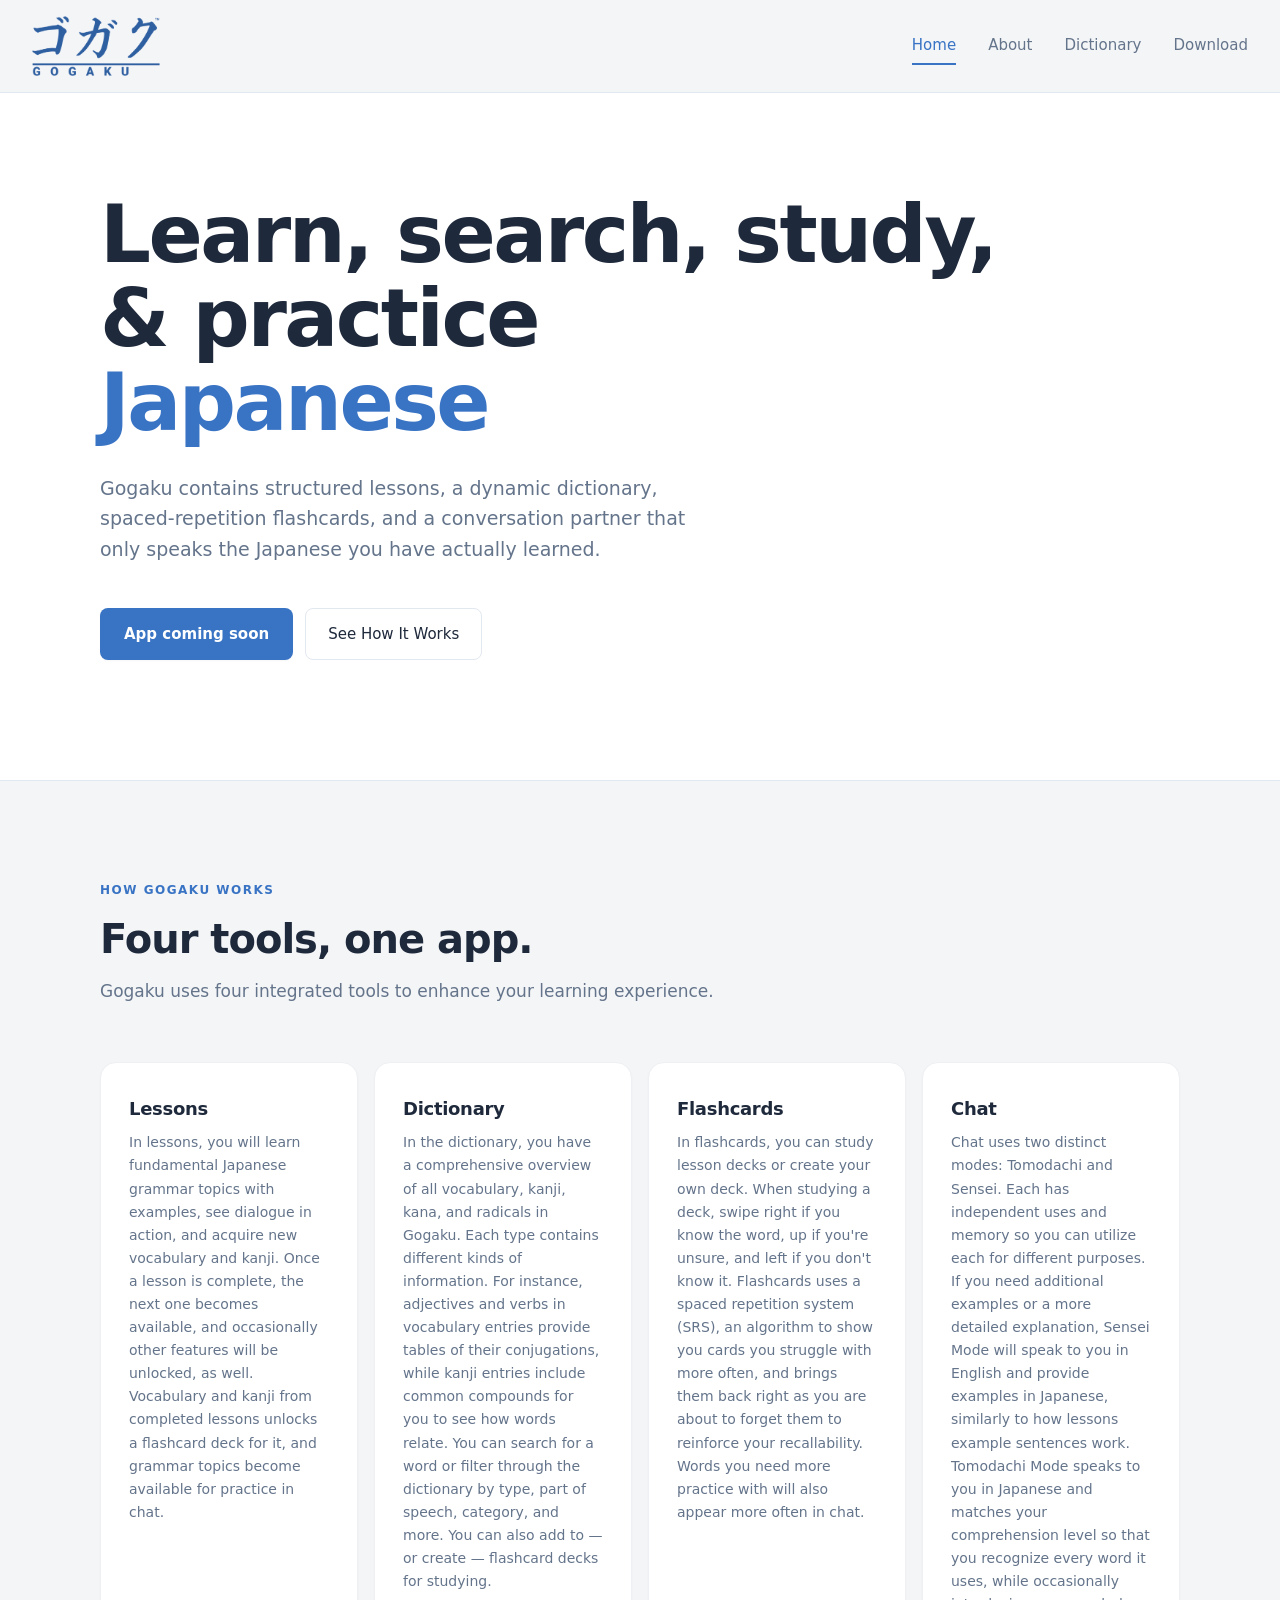
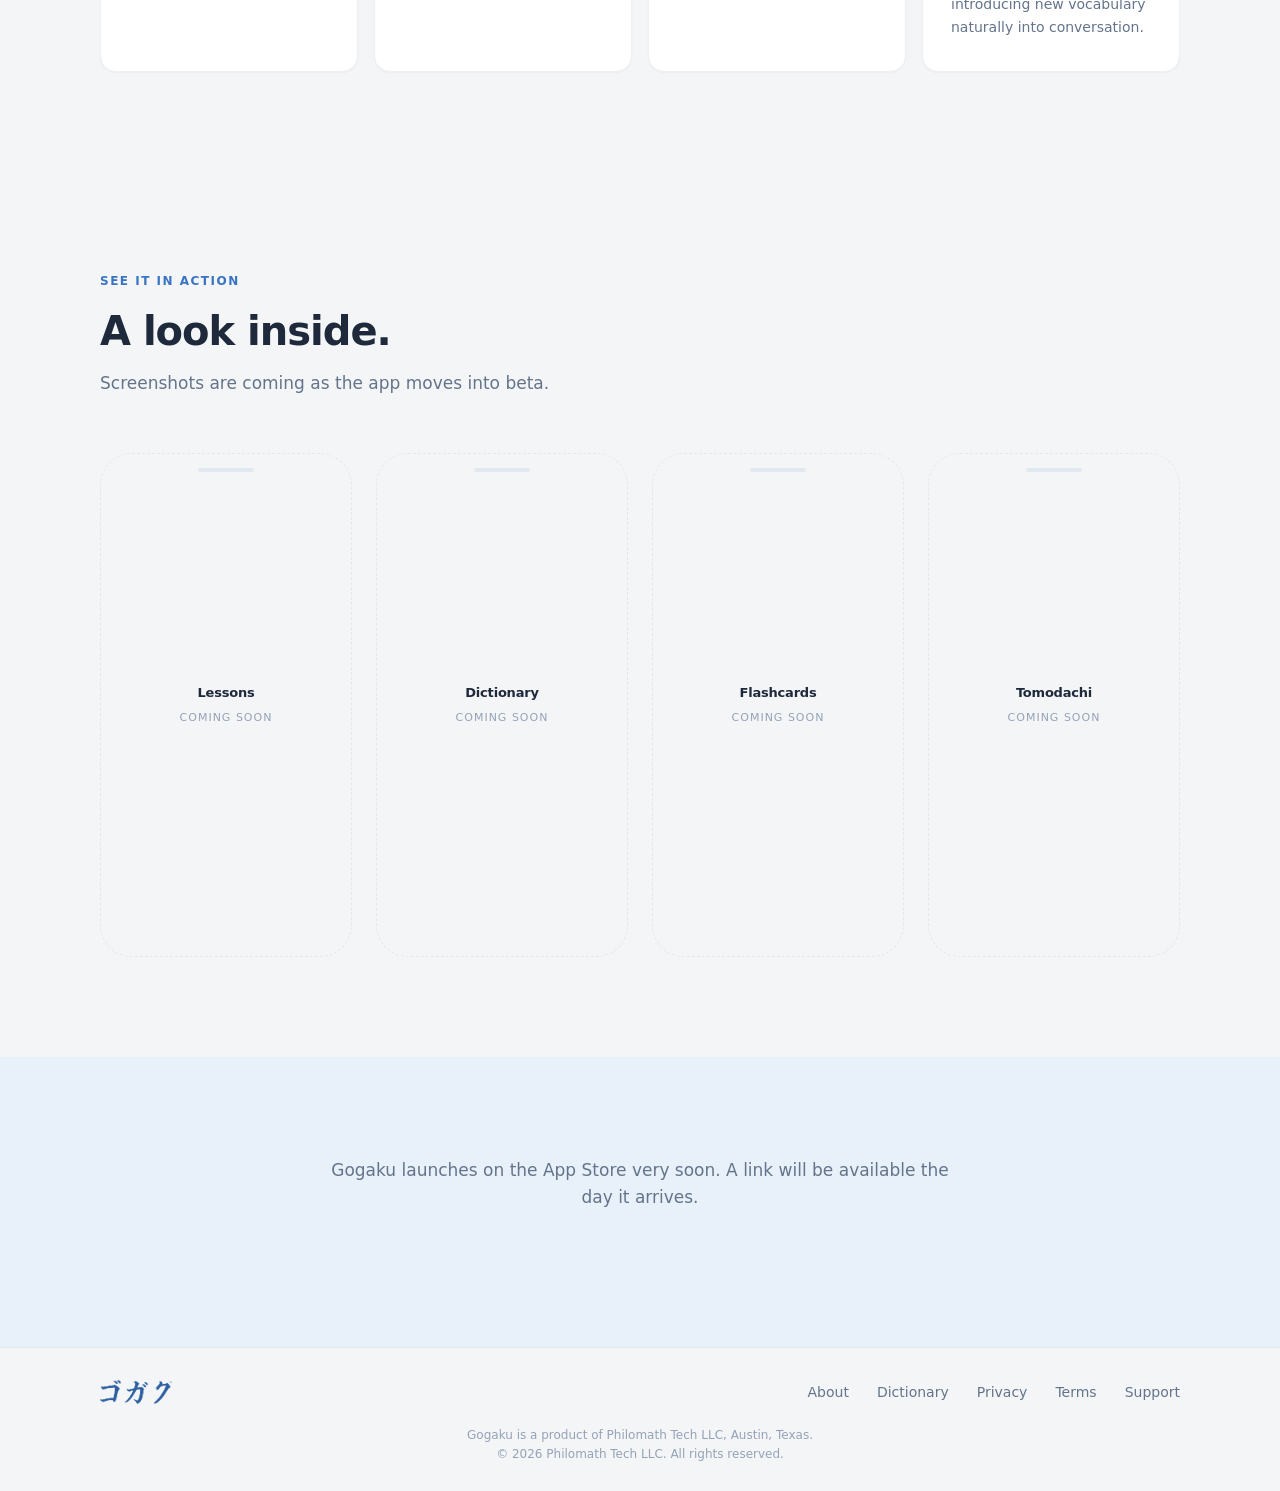
==== index.html @ aa011fd1 "describe what you changed" ====
<!DOCTYPE html>
<html lang="en">
<head>
<meta charset="UTF-8">
<meta name="viewport" content="width=device-width, initial-scale=1.0">
<title>Gogaku — Learn, Search, Study and Chat in Japanese</title>
<meta name="description" content="Gogaku is a focused Japanese learning app for iOS. Structured lessons, a real dictionary, spaced-repetition flashcards, and a conversation partner that stays inside the vocabulary you have actually learned.">
<link rel="icon" type="image/png" href="assets/gogaku-favicon.png">
<link rel="apple-touch-icon" sizes="180x180" href="assets/gogaku-favicon.png">
<meta name="apple-mobile-web-app-title" content="Gogaku">
<meta property="og:title" content="Gogaku — Learn, Search, Study, Chat">
<meta property="og:description" content="Structured lessons, a real dictionary, spaced-repetition flashcards, and a conversation partner that stays inside the vocabulary you have actually learned.">
<meta property="og:type" content="website">
<meta property="og:url" content="https://gogakuapp.com/">
<meta property="og:image" content="https://gogakuapp.com/assets/og-image.png">
<meta property="og:image:width" content="1200">
<meta property="og:image:height" content="630">
<meta name="twitter:card" content="summary_large_image">
<link rel="stylesheet" href="styles.css">
</head>
<body>

<nav>
  <a href="index.html" class="brand">
    <img src="assets/gogaku-lockup-trademark.png" alt="Gogaku">
  </a>
  <div class="nav-links">
    <a href="index.html" class="active">Home</a>
    <a href="about.html">About</a>
    <a href="dictionary.html">Dictionary</a>
    <a href="#download">Download</a>
  </div>
</nav>

<!-- HERO -->
<header class="hero">
  <div class="hero-inner">
    <h1>Learn, search, study, & practice <br><span class="accent">Japanese</span></h1>
    <p class="lede">
      Gogaku contains structured lessons, a dynamic dictionary, spaced-repetition flashcards, and a conversation partner that only speaks the Japanese you have actually learned.
    </p>
    <div class="cta-row">
      <a href="#download" class="btn-primary">App coming soon</a>
      <a href="#features" class="btn-secondary">See How It Works</a>
    </div>
  </div>
</header>

<!-- FEATURES -->
<section id="features" class="bg-slate">
  <div class="container">
    <div class="section-tag">How Gogaku Works</div>
    <h2 class="section-title">Four tools, one app.</h2>
    <p class="section-lede">
      Gogaku uses four integrated tools to enhance your learning experience.
    </p>

    <div class="features-grid">
      <div class="feature">
        <h3>Lessons</h3>
        <p>In lessons, you will learn fundamental Japanese grammar topics with examples, see dialogue in action, and acquire new vocabulary and kanji. Once a lesson is complete, the next one becomes available, and occasionally other features will be unlocked, as well. Vocabulary and kanji from completed lessons unlocks a flashcard deck for it, and grammar topics become available for practice in chat.</p>
      </div>
      <div class="feature">
        <h3>Dictionary</h3>
        <p>In the dictionary, you have a comprehensive overview of all vocabulary, kanji, kana, and radicals in Gogaku. Each type contains different kinds of information. For instance, adjectives and verbs in vocabulary entries provide tables of their conjugations, while kanji entries include common compounds for you to see how words relate. You can search for a word or filter through the dictionary by type, part of speech, category, and more. You can also add to — or create — flashcard decks for studying.</p>
      </div>
      <div class="feature">
        <h3>Flashcards</h3>
        <p>In flashcards, you can study lesson decks or create your own deck. When studying a deck, swipe right if you know the word, up if you're unsure, and left if you don't know it. Flashcards uses a spaced repetition system (SRS), an algorithm to show you cards you struggle with more often, and brings them back right as you are about to forget them to reinforce your recallability. Words you need more practice with will also appear more often in chat.</p>
      </div>
      <div class="feature">
        <h3>Chat</h3>
        <p>Chat uses two distinct modes: Tomodachi and Sensei. Each has independent uses and memory so you can utilize each for different purposes. If you need additional examples or a more detailed explanation, Sensei Mode will speak to you in English and provide examples in Japanese, similarly to how lessons example sentences work. Tomodachi Mode speaks to you in Japanese and matches your comprehension level so that you recognize every word it uses, while occasionally introducing new vocabulary naturally into conversation.</p>
      </div>
    </div>
  </div>
</section>

<!-- SCREENSHOTS PLACEHOLDER -->
<section class="bg-slate">
  <div class="container">
    <div class="section-tag">See It In Action</div>
    <h2 class="section-title">A look inside.</h2>
    <p class="section-lede">
      Screenshots are coming as the app moves into beta.
    </p>

    <div class="screenshot-grid">
      <div class="phone-frame">
        <div class="label">Lessons</div>
        <div class="sub">Coming Soon</div>
      </div>
      <div class="phone-frame">
        <div class="label">Dictionary</div>
        <div class="sub">Coming Soon</div>
      </div>
      <div class="phone-frame">
        <div class="label">Flashcards</div>
        <div class="sub">Coming Soon</div>
      </div>
      <div class="phone-frame">
        <div class="label">Tomodachi</div>
        <div class="sub">Coming Soon</div>
      </div>
    </div>
  </div>
</section>

<!-- DOWNLOAD CTA -->
<section id="download" class="download-section">
  <div class="inner">
    <p>Gogaku launches on the App Store very soon. A link will be available the day it arrives.</p>
  </div>
</section>

<!-- FOOTER -->
<footer>
  <div class="footer-inner">
    <div class="footer-brand">
      <img src="assets/gogaku-wordmark-trademark.png" alt="Gogaku">
    </div>
    <div class="footer-links">
      <a href="about.html">About</a>
      <a href="dictionary.html">Dictionary</a>
      <a href="privacy.html">Privacy</a>
      <a href="terms.html">Terms</a>
      <a href="mailto:support@gogakuapp.com">Support</a>
    </div>
  </div>
  <div class="footer-bottom">
    Gogaku is a product of Philomath Tech LLC, Austin, Texas.<br>
    © 2026 Philomath Tech LLC. All rights reserved.
  </div>
</footer>

<script src="site.js"></script>

</body>
</html>
---- styles.css ----
/* ==========================================================================
   GOGAKU — Stylesheet
   Light mode. Royal Oxford accent. App-matching aesthetic.
   ========================================================================== */

:root {
  /* Palette — matches Gogaku app theme */
  --primary: #3873c4;        /* Royal Oxford blue */
  --primary-hover: #2c5ea1;
  --primary-soft: #e8f0f9;
  --kanji-accent: #d04f12;   /* brick orange — used sparingly */
  --success: #138a73;        /* pine green */

  /* Surfaces */
  --bg: #f4f5f7;             /* cool slate */
  --surface: #ffffff;
  --surface-elevated: #ffffff;

  /* Text */
  --text: #1e293b;           /* deep slate */
  --text-muted: #64748b;
  --text-subtle: #94a3b8;

  /* Borders & shadows */
  --border: #e2e8f0;
  --border-soft: #eef0f3;
  --shadow-sm: 0 1px 2px rgba(15, 23, 42, 0.04);
  --shadow-md: 0 4px 16px rgba(15, 23, 42, 0.06);
  --shadow-lg: 0 12px 32px rgba(15, 23, 42, 0.08);

  /* Radii */
  --radius-sm: 8px;
  --radius-md: 12px;
  --radius-lg: 16px;
  --radius-xl: 24px;
}

* { box-sizing: border-box; margin: 0; padding: 0; }
html { scroll-behavior: smooth; }

body {
  background: var(--bg);
  color: var(--text);
  font-family: -apple-system, BlinkMacSystemFont, "SF Pro Text", "Segoe UI", system-ui, sans-serif;
  font-size: 16px;
  line-height: 1.6;
  -webkit-font-smoothing: antialiased;
  -moz-osx-font-smoothing: grayscale;
}

/* NAV =================================================================== */
nav {
  position: sticky;
  top: 0;
  z-index: 40;
  background: var(--bg);
  border-bottom: 1px solid var(--border);
  padding: 16px 32px;
  display: flex;
  align-items: center;
  justify-content: space-between;
}

/* SCROLL PROGRESS ======================================================= */
/* Pinned directly under whatever sticks above it. The negative margin keeps
   it out of the flow, so adding it does not shift any page's layout. */
.scroll-progress {
  position: sticky;
  top: var(--progress-top, 0px);
  z-index: 39;
  height: 6px;
  margin-bottom: -6px;
  background: transparent;
  transition: opacity 0.2s;
}
.scroll-progress-fill {
  height: 100%;
  width: 0;
  background: var(--primary);
  border-radius: 0 3px 3px 0;
}

/* BACK TO TOP =========================================================== */
.to-top {
  position: fixed;
  right: 24px;
  bottom: 24px;
  z-index: 70;
  width: 44px;
  height: 44px;
  display: flex;
  align-items: center;
  justify-content: center;
  border: 0;
  border-radius: 50%;
  background: var(--primary);
  color: #fff;
  cursor: pointer;
  box-shadow: 0 4px 14px rgba(41, 74, 120, 0.28);
  opacity: 0;
  visibility: hidden;
  transform: translateY(8px);
  transition: opacity 0.18s, transform 0.18s, visibility 0.18s, background 0.15s;
}
.to-top.visible { opacity: 1; visibility: visible; transform: translateY(0); }
.to-top:hover { background: var(--primary-hover); }
.to-top svg {
  width: 19px;
  height: 19px;
  stroke: currentColor;
  stroke-width: 2.2;
  stroke-linecap: round;
  stroke-linejoin: round;
  fill: none;
}
nav .brand {
  display: flex;
  align-items: center;
  text-decoration: none;
}
nav .brand img {
  height: 60px;
  width: auto;
  flex: none;
  object-fit: contain;
  display: block;
}
nav .nav-links {
  display: flex;
  gap: 32px;
  font-size: 15px;
  font-weight: 500;
}
nav .nav-links a {
  color: var(--text-muted);
  text-decoration: none;
  transition: color 0.15s;
  padding: 6px 0;
  border-bottom: 2px solid transparent;
}
nav .nav-links a:hover { color: var(--text); }
nav .nav-links a.active {
  color: var(--primary);
  border-bottom-color: var(--primary);
}

/* HERO ================================================================== */
.hero {
  background: var(--surface);
  padding: 100px 32px 120px;
  text-align: left;
  border-bottom: 1px solid var(--border);
}
.hero.compact { padding: 80px 32px 80px; }
.hero-inner {
  max-width: 1080px;
  margin: 0 auto;
}
.hero .tag {
  display: inline-block;
  font-size: 12px;
  font-weight: 600;
  letter-spacing: 1px;
  text-transform: uppercase;
  color: var(--primary);
  background: var(--primary-soft);
  padding: 6px 14px;
  border-radius: 20px;
  margin-bottom: 32px;
}
.hero h1 {
  font-size: clamp(44px, 7vw, 80px);
  font-weight: 700;
  line-height: 1.05;
  letter-spacing: -2.5px;
  margin-bottom: 28px;
  color: var(--text);
  max-width: 900px;
}
.hero.compact h1 {
  font-size: clamp(36px, 5vw, 56px);
}
.hero h1 .accent {
  color: var(--primary);
}
.hero p.lede {
  font-size: 19px;
  max-width: 620px;
  color: var(--text-muted);
  margin-bottom: 44px;
  line-height: 1.6;
}

/* BUTTONS =============================================================== */
.cta-row {
  display: flex;
  gap: 12px;
  flex-wrap: wrap;
  align-items: center;
}
.btn-primary {
  font-family: inherit;
  font-size: 15px;
  font-weight: 600;
  background: var(--primary);
  color: white;
  border: none;
  border-radius: var(--radius-sm);
  padding: 14px 24px;
  cursor: pointer;
  text-decoration: none;
  display: inline-flex;
  align-items: center;
  gap: 8px;
  transition: background 0.15s, transform 0.15s;
  box-shadow: var(--shadow-sm);
}
.btn-primary:hover {
  background: var(--primary-hover);
  transform: translateY(-1px);
  box-shadow: var(--shadow-md);
}
.btn-secondary {
  font-family: inherit;
  font-size: 15px;
  font-weight: 500;
  color: var(--text);
  background: var(--surface);
  border: 1px solid var(--border);
  border-radius: var(--radius-sm);
  padding: 13px 22px;
  text-decoration: none;
  transition: border-color 0.15s, background 0.15s;
  display: inline-flex;
  align-items: center;
  gap: 6px;
}
.btn-secondary:hover {
  border-color: var(--text-muted);
  background: var(--bg);
}

/* SECTION COMMON ======================================================== */
section { padding: 100px 32px; }
section.bg-slate { background: var(--bg); }
section.bg-white { background: var(--surface); }
.container { max-width: 1080px; margin: 0 auto; }
.container.narrow { max-width: 720px; }

.section-tag {
  font-size: 12px;
  font-weight: 600;
  letter-spacing: 1.5px;
  text-transform: uppercase;
  color: var(--primary);
  margin-bottom: 16px;
}
.section-title {
  font-size: clamp(28px, 4vw, 40px);
  font-weight: 700;
  letter-spacing: -1px;
  margin-bottom: 16px;
  line-height: 1.15;
  color: var(--text);
}
.section-lede {
  font-size: 17px;
  color: var(--text-muted);
  max-width: 640px;
  margin-bottom: 56px;
  line-height: 1.6;
}

/* FEATURES ============================================================== */
.features-grid {
  display: grid;
  grid-template-columns: repeat(auto-fit, minmax(240px, 1fr));
  gap: 16px;
}
.feature {
  background: var(--surface);
  border: 1px solid var(--border-soft);
  border-radius: var(--radius-lg);
  padding: 32px 28px;
  transition: transform 0.2s, box-shadow 0.2s;
  box-shadow: var(--shadow-sm);
}
.feature:hover {
  transform: translateY(-2px);
  box-shadow: var(--shadow-md);
}
.feature .icon {
  width: 48px;
  height: 48px;
  background: var(--primary-soft);
  color: var(--primary);
  border-radius: var(--radius-md);
  display: flex;
  align-items: center;
  justify-content: center;
  font-size: 24px;
  font-weight: 700;
  margin-bottom: 20px;
}
.feature h3 {
  font-size: 18px;
  font-weight: 600;
  margin-bottom: 8px;
  color: var(--text);
  letter-spacing: -0.3px;
}
.feature p {
  font-size: 14px;
  color: var(--text-muted);
  line-height: 1.65;
}

/* SCREENSHOTS PLACEHOLDER =============================================== */
.screenshot-grid {
  display: grid;
  grid-template-columns: repeat(auto-fit, minmax(200px, 1fr));
  gap: 24px;
  margin-top: 8px;
}
.phone-frame {
  aspect-ratio: 9 / 18;
  background: var(--bg);
  border: 1px dashed var(--border);
  border-radius: 32px;
  padding: 20px;
  display: flex;
  flex-direction: column;
  align-items: center;
  justify-content: center;
  position: relative;
  transition: border-color 0.2s, background 0.2s;
}
.phone-frame:hover {
  border-color: var(--primary);
  background: var(--primary-soft);
}
.phone-frame::before {
  content: '';
  position: absolute;
  top: 14px;
  left: 50%;
  transform: translateX(-50%);
  width: 56px;
  height: 4px;
  background: var(--border);
  border-radius: 2px;
}
.phone-frame .label {
  font-size: 13px;
  font-weight: 600;
  color: var(--text);
  margin-bottom: 6px;
  letter-spacing: -0.2px;
}
.phone-frame .sub {
  font-size: 11px;
  color: var(--text-subtle);
  text-transform: uppercase;
  letter-spacing: 1px;
}

/* DOWNLOAD CTA ========================================================== */
.download-section {
  background: var(--primary-soft);
  text-align: center;
  padding: 100px 32px;
}
.download-section .inner {
  max-width: 640px;
  margin: 0 auto;
}
.download-section h2 {
  font-size: clamp(32px, 5vw, 48px);
  font-weight: 700;
  letter-spacing: -1.5px;
  line-height: 1.1;
  margin-bottom: 16px;
  color: var(--text);
}
.download-section h2 .accent { color: var(--primary); }
.download-section p {
  font-size: 17px;
  color: var(--text-muted);
  margin-bottom: 36px;
}
.appstore-badge {
  display: inline-flex;
  align-items: center;
  gap: 12px;
  background: var(--text);
  color: white;
  padding: 14px 24px;
  border-radius: var(--radius-md);
  text-decoration: none;
  transition: transform 0.15s, background 0.15s;
}
.appstore-badge:hover {
  transform: translateY(-2px);
  background: #0f172a;
}
.appstore-badge .icon {
  font-size: 24px;
  line-height: 1;
}
.appstore-badge .text {
  text-align: left;
  display: flex;
  flex-direction: column;
  line-height: 1.2;
}
.appstore-badge .text small {
  font-size: 10px;
  letter-spacing: 1px;
  text-transform: uppercase;
  opacity: 0.7;
}
.appstore-badge .text span {
  font-size: 16px;
  font-weight: 600;
}
.coming-soon-note {
  display: block;
  margin-top: 20px;
  font-size: 12px;
  letter-spacing: 1.5px;
  text-transform: uppercase;
  color: var(--primary);
  font-weight: 600;
}

/* PROSE PAGES (About/Privacy/Terms) ====================================== */
.prose {
  padding: 80px 32px 100px;
  background: var(--surface);
}
.prose .container { max-width: 720px; }
.prose h2 {
  font-size: 24px;
  font-weight: 700;
  letter-spacing: -0.5px;
  margin-top: 48px;
  margin-bottom: 16px;
  color: var(--text);
}
.prose h2:first-child { margin-top: 0; }
.prose h3 {
  font-size: 13px;
  font-weight: 600;
  letter-spacing: 1.5px;
  text-transform: uppercase;
  color: var(--primary);
  margin-top: 32px;
  margin-bottom: 12px;
}
.prose p {
  font-size: 16px;
  line-height: 1.75;
  color: var(--text);
  margin-bottom: 16px;
}
.prose ul, .prose ol {
  margin-bottom: 16px;
  padding-left: 24px;
}
.prose li {
  font-size: 16px;
  line-height: 1.75;
  color: var(--text);
  margin-bottom: 6px;
}
.prose strong { color: var(--text); font-weight: 600; }
.prose a {
  color: var(--primary);
  text-decoration: underline;
  text-underline-offset: 3px;
}
.prose a:hover { color: var(--primary-hover); }
.prose .effective-date {
  font-size: 12px;
  letter-spacing: 1.5px;
  text-transform: uppercase;
  color: var(--text-subtle);
  font-weight: 600;
  margin-bottom: 40px;
  padding-bottom: 24px;
  border-bottom: 1px solid var(--border);
}
.prose .pull-quote {
  border-left: 3px solid var(--primary);
  padding: 16px 24px;
  margin: 32px 0;
  background: var(--primary-soft);
  border-radius: 0 var(--radius-md) var(--radius-md) 0;
  font-size: 17px;
  color: var(--text);
  font-weight: 500;
  font-style: italic;
}
.prose .note-box {
  margin-top: 48px;
  padding: 20px 24px;
  background: var(--bg);
  border: 1px solid var(--border);
  border-radius: var(--radius-md);
  font-size: 14px;
  color: var(--text-muted);
  line-height: 1.6;
}
.prose .note-box strong { color: var(--text); }

/* FOOTER ================================================================ */
footer {
  background: var(--bg);
  padding: 32px 32px 26px;
  border-top: 1px solid var(--border);
}
.footer-inner {
  max-width: 1080px;
  margin: 0 auto;
  display: flex;
  justify-content: space-between;
  align-items: center;
  flex-wrap: wrap;
  gap: 20px 32px;
}
.footer-brand {
  display: flex;
  flex-direction: column;
  align-items: flex-start;
  gap: 8px;
}
.footer-brand img {
  height: 24px;
  width: auto;
  flex: none;
  object-fit: contain;
  margin-bottom: 0;
}
.footer-brand .tagline {
  font-size: 12px;
  color: var(--text-subtle);
  letter-spacing: 1px;
  text-transform: uppercase;
}
.footer-links {
  display: flex;
  gap: 28px;
  font-size: 14px;
  flex-wrap: wrap;
}
.footer-links a {
  color: var(--text-muted);
  text-decoration: none;
  transition: color 0.15s;
}
.footer-links a:hover { color: var(--primary); }
/* No second rule — the footer's own top border is the only divider. */
.footer-bottom {
  max-width: 1080px;
  margin: 22px auto 0;
  font-size: 12px;
  color: var(--text-subtle);
  text-align: center;
}

/* RESPONSIVE ============================================================ */
@media (max-width: 640px) {
  nav { padding: 12px 20px; }
  nav .nav-links { gap: 16px; font-size: 13px; }
  nav .brand img { height: 36px; }
  .hero { padding: 70px 20px 80px; }
  .hero.compact { padding: 50px 20px 50px; }
  .hero .lede { font-size: 16px; }
  section { padding: 70px 20px; }
  .prose { padding: 60px 20px 80px; }
  .download-section { padding: 70px 20px; }
  footer { padding: 26px 20px 22px; }
  .to-top { right: 16px; bottom: 16px; width: 40px; height: 40px; }
  .footer-inner { flex-direction: column; align-items: flex-start; gap: 14px; }
}
/* ACCESSIBILITY & POLISH ================================================ */
a:focus-visible,
button:focus-visible {
  outline: 2px solid var(--primary);
  outline-offset: 3px;
  border-radius: 4px;
}

img { max-width: 100%; }

.footer-bottom { line-height: 1.6; }

@media (prefers-reduced-motion: reduce) {
  html { scroll-behavior: auto; }
  *, *::before, *::after {
    animation-duration: 0.01ms !important;
    animation-iteration-count: 1 !important;
    transition-duration: 0.01ms !important;
  }
  .btn-primary:hover,
  .feature:hover,
  .appstore-badge:hover { transform: none; }
  .to-top { transition: opacity 0.01ms, visibility 0.01ms; transform: none; }
  .to-top.visible { transform: none; }
}
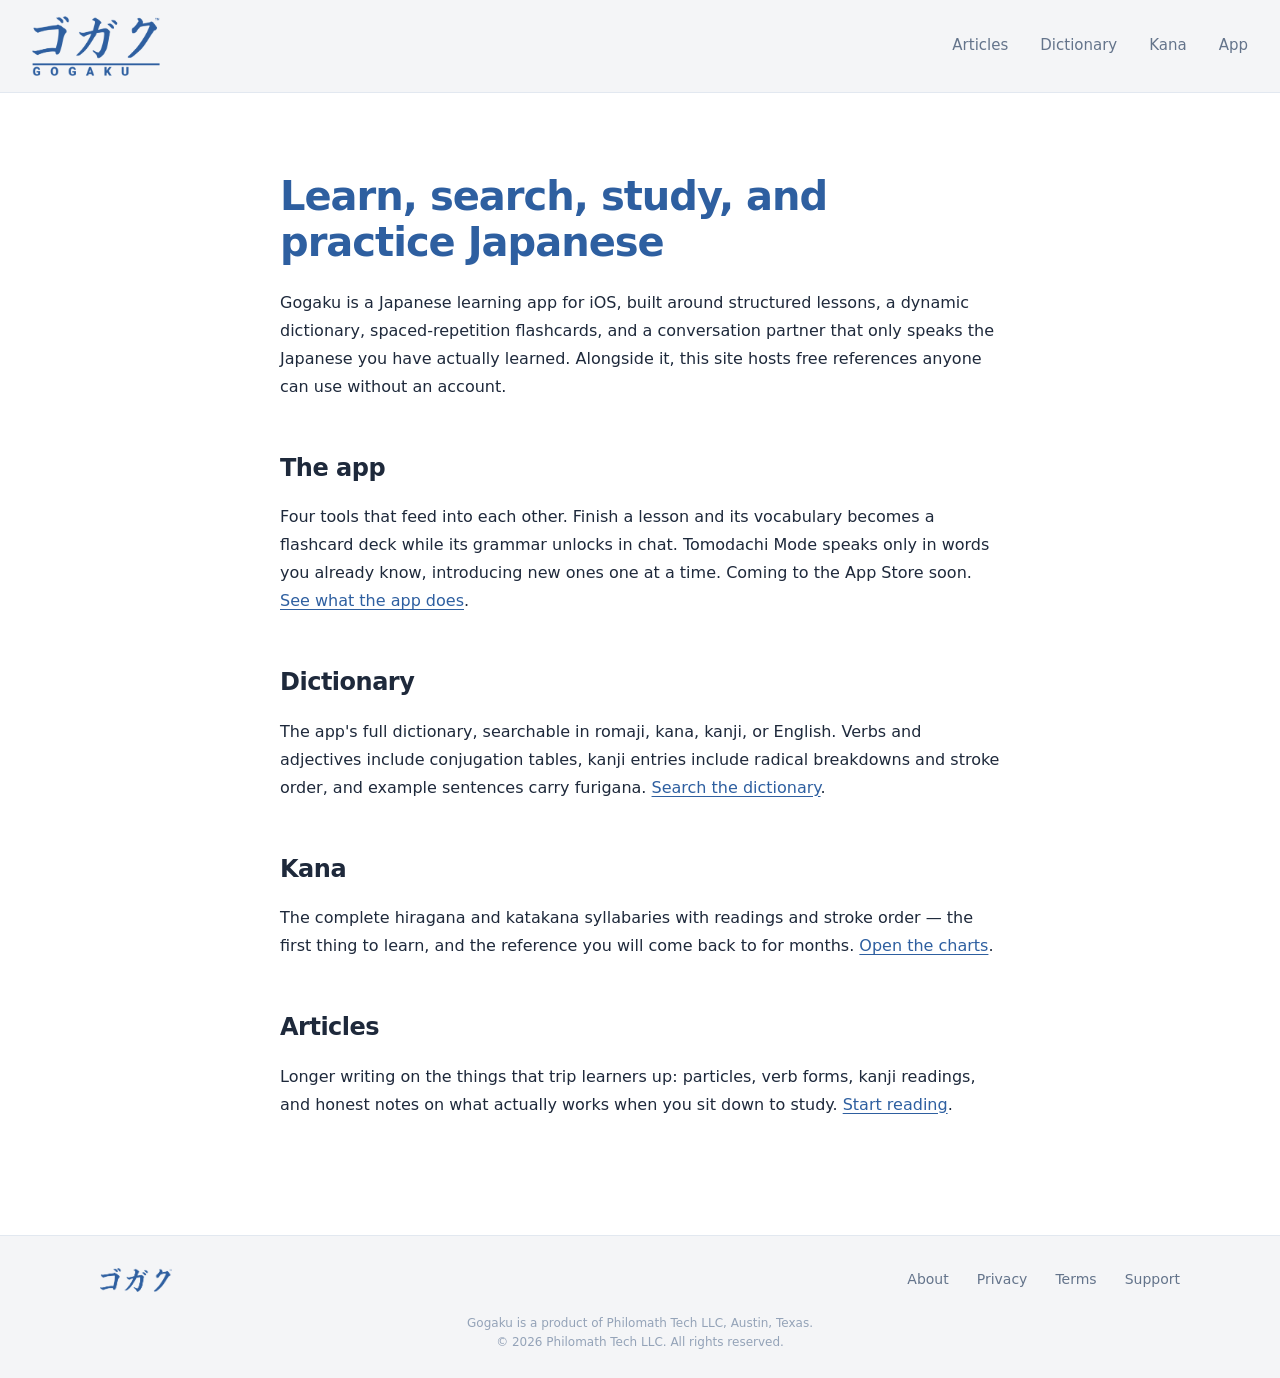
==== commit 08fff1c7: "Restructure site: hub home page, App/Articles/Kana pages, simplified styling, first article" ====
--- a/index.html
+++ b/index.html
@@ -4,12 +4,13 @@
 <meta charset="UTF-8">
 <meta name="viewport" content="width=device-width, initial-scale=1.0">
 <title>Gogaku — Learn, Search, Study and Chat in Japanese</title>
-<meta name="description" content="Gogaku is a focused Japanese learning app for iOS. Structured lessons, a real dictionary, spaced-repetition flashcards, and a conversation partner that stays inside the vocabulary you have actually learned.">
+<meta name="description" content="A Japanese learning app for iOS, plus a free online dictionary, kana charts, and articles on learning Japanese.">
+<link rel="canonical" href="https://gogakuapp.com/">
 <link rel="icon" type="image/png" href="assets/gogaku-favicon.png">
 <link rel="apple-touch-icon" sizes="180x180" href="assets/gogaku-favicon.png">
 <meta name="apple-mobile-web-app-title" content="Gogaku">
 <meta property="og:title" content="Gogaku — Learn, Search, Study, Chat">
-<meta property="og:description" content="Structured lessons, a real dictionary, spaced-repetition flashcards, and a conversation partner that stays inside the vocabulary you have actually learned.">
+<meta property="og:description" content="A Japanese learning app for iOS, plus a free online dictionary, kana charts, and articles on learning Japanese.">
 <meta property="og:type" content="website">
 <meta property="og:url" content="https://gogakuapp.com/">
 <meta property="og:image" content="https://gogakuapp.com/assets/og-image.png">
@@ -19,97 +20,37 @@
 <link rel="stylesheet" href="styles.css">
 </head>
 <body>
-
 <nav>
-  <a href="index.html" class="brand">
+  <a href="index.html" class="brand" aria-label="Gogaku — home">
     <img src="assets/gogaku-lockup-trademark.png" alt="Gogaku">
   </a>
   <div class="nav-links">
-    <a href="index.html" class="active">Home</a>
-    <a href="about.html">About</a>
+    <a href="articles.html">Articles</a>
     <a href="dictionary.html">Dictionary</a>
-    <a href="#download">Download</a>
+    <a href="kana.html">Kana</a>
+    <a href="app.html">App</a>
   </div>
 </nav>
 
-<!-- HERO -->
-<header class="hero">
-  <div class="hero-inner">
-    <h1>Learn, search, study, & practice <br><span class="accent">Japanese</span></h1>
-    <p class="lede">
-      Gogaku contains structured lessons, a dynamic dictionary, spaced-repetition flashcards, and a conversation partner that only speaks the Japanese you have actually learned.
-    </p>
-    <div class="cta-row">
-      <a href="#download" class="btn-primary">App coming soon</a>
-      <a href="#features" class="btn-secondary">See How It Works</a>
-    </div>
-  </div>
-</header>
+<section class="prose">
+  <div class="container">
 
-<!-- FEATURES -->
-<section id="features" class="bg-slate">
-  <div class="container">
-    <div class="section-tag">How Gogaku Works</div>
-    <h2 class="section-title">Four tools, one app.</h2>
-    <p class="section-lede">
-      Gogaku uses four integrated tools to enhance your learning experience.
-    </p>
+    <h1>Learn, search, study, and practice Japanese</h1>
 
-    <div class="features-grid">
-      <div class="feature">
-        <h3>Lessons</h3>
-        <p>In lessons, you will learn fundamental Japanese grammar topics with examples, see dialogue in action, and acquire new vocabulary and kanji. Once a lesson is complete, the next one becomes available, and occasionally other features will be unlocked, as well. Vocabulary and kanji from completed lessons unlocks a flashcard deck for it, and grammar topics become available for practice in chat.</p>
-      </div>
-      <div class="feature">
-        <h3>Dictionary</h3>
-        <p>In the dictionary, you have a comprehensive overview of all vocabulary, kanji, kana, and radicals in Gogaku. Each type contains different kinds of information. For instance, adjectives and verbs in vocabulary entries provide tables of their conjugations, while kanji entries include common compounds for you to see how words relate. You can search for a word or filter through the dictionary by type, part of speech, category, and more. You can also add to — or create — flashcard decks for studying.</p>
-      </div>
-      <div class="feature">
-        <h3>Flashcards</h3>
-        <p>In flashcards, you can study lesson decks or create your own deck. When studying a deck, swipe right if you know the word, up if you're unsure, and left if you don't know it. Flashcards uses a spaced repetition system (SRS), an algorithm to show you cards you struggle with more often, and brings them back right as you are about to forget them to reinforce your recallability. Words you need more practice with will also appear more often in chat.</p>
-      </div>
-      <div class="feature">
-        <h3>Chat</h3>
-        <p>Chat uses two distinct modes: Tomodachi and Sensei. Each has independent uses and memory so you can utilize each for different purposes. If you need additional examples or a more detailed explanation, Sensei Mode will speak to you in English and provide examples in Japanese, similarly to how lessons example sentences work. Tomodachi Mode speaks to you in Japanese and matches your comprehension level so that you recognize every word it uses, while occasionally introducing new vocabulary naturally into conversation.</p>
-      </div>
-    </div>
-  </div>
-</section>
+    <p>Gogaku is a Japanese learning app for iOS, built around structured lessons, a dynamic dictionary, spaced-repetition flashcards, and a conversation partner that only speaks the Japanese you have actually learned. Alongside it, this site hosts free references anyone can use without an account.</p>
 
-<!-- SCREENSHOTS PLACEHOLDER -->
-<section class="bg-slate">
-  <div class="container">
-    <div class="section-tag">See It In Action</div>
-    <h2 class="section-title">A look inside.</h2>
-    <p class="section-lede">
-      Screenshots are coming as the app moves into beta.
-    </p>
+    <h2>The app</h2>
+    <p>Four tools that feed into each other. Finish a lesson and its vocabulary becomes a flashcard deck while its grammar unlocks in chat. Tomodachi Mode speaks only in words you already know, introducing new ones one at a time. Coming to the App Store soon. <a href="app.html">See what the app does</a>.</p>
 
-    <div class="screenshot-grid">
-      <div class="phone-frame">
-        <div class="label">Lessons</div>
-        <div class="sub">Coming Soon</div>
-      </div>
-      <div class="phone-frame">
-        <div class="label">Dictionary</div>
-        <div class="sub">Coming Soon</div>
-      </div>
-      <div class="phone-frame">
-        <div class="label">Flashcards</div>
-        <div class="sub">Coming Soon</div>
-      </div>
-      <div class="phone-frame">
-        <div class="label">Tomodachi</div>
-        <div class="sub">Coming Soon</div>
-      </div>
-    </div>
-  </div>
-</section>
+    <h2>Dictionary</h2>
+    <p>The app's full dictionary, searchable in romaji, kana, kanji, or English. Verbs and adjectives include conjugation tables, kanji entries include radical breakdowns and stroke order, and example sentences carry furigana. <a href="dictionary.html">Search the dictionary</a>.</p>
 
-<!-- DOWNLOAD CTA -->
-<section id="download" class="download-section">
-  <div class="inner">
-    <p>Gogaku launches on the App Store very soon. A link will be available the day it arrives.</p>
+    <h2>Kana</h2>
+    <p>The complete hiragana and katakana syllabaries with readings and stroke order — the first thing to learn, and the reference you will come back to for months. <a href="kana.html">Open the charts</a>.</p>
+
+    <h2>Articles</h2>
+    <p>Longer writing on the things that trip learners up: particles, verb forms, kanji readings, and honest notes on what actually works when you sit down to study. <a href="articles.html">Start reading</a>.</p>
+
   </div>
 </section>
 
@@ -121,7 +62,6 @@
     </div>
     <div class="footer-links">
       <a href="about.html">About</a>
-      <a href="dictionary.html">Dictionary</a>
       <a href="privacy.html">Privacy</a>
       <a href="terms.html">Terms</a>
       <a href="mailto:support@gogakuapp.com">Support</a>
@@ -136,4 +76,4 @@
 <script src="site.js"></script>
 
 </body>
-</html>+</html>
--- a/styles.css
+++ b/styles.css
@@ -5,8 +5,8 @@
 
 :root {
   /* Palette — matches Gogaku app theme */
-  --primary: #3873c4;        /* Royal Oxford blue */
-  --primary-hover: #2c5ea1;
+  --primary: #2E5FA0;        /* brand blue — headings, nav, links, accents */
+  --primary-hover: #23497d;  /* darker step for hover states */
   --primary-soft: #e8f0f9;
   --kanji-accent: #d04f12;   /* brick orange — used sparingly */
   --success: #138a73;        /* pine green */
@@ -41,6 +41,9 @@
 body {
   background: var(--bg);
   color: var(--text);
+  min-height: 100vh;
+  display: flex;
+  flex-direction: column;
   font-family: -apple-system, BlinkMacSystemFont, "SF Pro Text", "Segoe UI", system-ui, sans-serif;
   font-size: 16px;
   line-height: 1.6;
@@ -49,7 +52,9 @@
 }
 
 /* NAV =================================================================== */
-nav {
+/* Scoped to the page header — other <nav> elements (jump pills, the
+   dictionary pager) must not inherit sticky positioning. */
+body > nav {
   position: sticky;
   top: 0;
   z-index: 40;
@@ -83,8 +88,8 @@
 /* BACK TO TOP =========================================================== */
 .to-top {
   position: fixed;
-  right: 24px;
-  bottom: 24px;
+  right: 28px;
+  bottom: 72px;
   z-index: 70;
   width: 44px;
   height: 44px;
@@ -113,91 +118,38 @@
   stroke-linejoin: round;
   fill: none;
 }
-nav .brand {
+body > nav .brand {
   display: flex;
   align-items: center;
   text-decoration: none;
 }
-nav .brand img {
+body > nav .brand img {
   height: 60px;
   width: auto;
   flex: none;
   object-fit: contain;
   display: block;
 }
-nav .nav-links {
+body > nav .nav-links {
   display: flex;
   gap: 32px;
   font-size: 15px;
   font-weight: 500;
 }
-nav .nav-links a {
+body > nav .nav-links a {
   color: var(--text-muted);
   text-decoration: none;
   transition: color 0.15s;
   padding: 6px 0;
   border-bottom: 2px solid transparent;
 }
-nav .nav-links a:hover { color: var(--text); }
-nav .nav-links a.active {
+body > nav .nav-links a:hover { color: var(--text); }
+body > nav .nav-links a.active {
   color: var(--primary);
   border-bottom-color: var(--primary);
 }
 
-/* HERO ================================================================== */
-.hero {
-  background: var(--surface);
-  padding: 100px 32px 120px;
-  text-align: left;
-  border-bottom: 1px solid var(--border);
-}
-.hero.compact { padding: 80px 32px 80px; }
-.hero-inner {
-  max-width: 1080px;
-  margin: 0 auto;
-}
-.hero .tag {
-  display: inline-block;
-  font-size: 12px;
-  font-weight: 600;
-  letter-spacing: 1px;
-  text-transform: uppercase;
-  color: var(--primary);
-  background: var(--primary-soft);
-  padding: 6px 14px;
-  border-radius: 20px;
-  margin-bottom: 32px;
-}
-.hero h1 {
-  font-size: clamp(44px, 7vw, 80px);
-  font-weight: 700;
-  line-height: 1.05;
-  letter-spacing: -2.5px;
-  margin-bottom: 28px;
-  color: var(--text);
-  max-width: 900px;
-}
-.hero.compact h1 {
-  font-size: clamp(36px, 5vw, 56px);
-}
-.hero h1 .accent {
-  color: var(--primary);
-}
-.hero p.lede {
-  font-size: 19px;
-  max-width: 620px;
-  color: var(--text-muted);
-  margin-bottom: 44px;
-  line-height: 1.6;
-}
-
 /* BUTTONS =============================================================== */
-.cta-row {
-  display: flex;
-  gap: 12px;
-  flex-wrap: wrap;
-  align-items: center;
-}
 .btn-primary {
   font-family: inherit;
   font-size: 15px;
@@ -220,225 +172,24 @@
   transform: translateY(-1px);
   box-shadow: var(--shadow-md);
 }
-.btn-secondary {
-  font-family: inherit;
-  font-size: 15px;
-  font-weight: 500;
-  color: var(--text);
-  background: var(--surface);
-  border: 1px solid var(--border);
-  border-radius: var(--radius-sm);
-  padding: 13px 22px;
-  text-decoration: none;
-  transition: border-color 0.15s, background 0.15s;
-  display: inline-flex;
-  align-items: center;
-  gap: 6px;
-}
-.btn-secondary:hover {
-  border-color: var(--text-muted);
-  background: var(--bg);
-}
-
-/* SECTION COMMON ======================================================== */
-section { padding: 100px 32px; }
-section.bg-slate { background: var(--bg); }
-section.bg-white { background: var(--surface); }
+
 .container { max-width: 1080px; margin: 0 auto; }
-.container.narrow { max-width: 720px; }
-
-.section-tag {
-  font-size: 12px;
-  font-weight: 600;
-  letter-spacing: 1.5px;
-  text-transform: uppercase;
-  color: var(--primary);
-  margin-bottom: 16px;
-}
-.section-title {
-  font-size: clamp(28px, 4vw, 40px);
-  font-weight: 700;
-  letter-spacing: -1px;
-  margin-bottom: 16px;
-  line-height: 1.15;
-  color: var(--text);
-}
-.section-lede {
-  font-size: 17px;
-  color: var(--text-muted);
-  max-width: 640px;
-  margin-bottom: 56px;
-  line-height: 1.6;
-}
-
-/* FEATURES ============================================================== */
-.features-grid {
-  display: grid;
-  grid-template-columns: repeat(auto-fit, minmax(240px, 1fr));
-  gap: 16px;
-}
-.feature {
-  background: var(--surface);
-  border: 1px solid var(--border-soft);
-  border-radius: var(--radius-lg);
-  padding: 32px 28px;
-  transition: transform 0.2s, box-shadow 0.2s;
-  box-shadow: var(--shadow-sm);
-}
-.feature:hover {
-  transform: translateY(-2px);
-  box-shadow: var(--shadow-md);
-}
-.feature .icon {
-  width: 48px;
-  height: 48px;
-  background: var(--primary-soft);
-  color: var(--primary);
-  border-radius: var(--radius-md);
-  display: flex;
-  align-items: center;
-  justify-content: center;
-  font-size: 24px;
-  font-weight: 700;
-  margin-bottom: 20px;
-}
-.feature h3 {
-  font-size: 18px;
-  font-weight: 600;
-  margin-bottom: 8px;
-  color: var(--text);
-  letter-spacing: -0.3px;
-}
-.feature p {
-  font-size: 14px;
-  color: var(--text-muted);
-  line-height: 1.65;
-}
-
-/* SCREENSHOTS PLACEHOLDER =============================================== */
-.screenshot-grid {
-  display: grid;
-  grid-template-columns: repeat(auto-fit, minmax(200px, 1fr));
-  gap: 24px;
-  margin-top: 8px;
-}
-.phone-frame {
-  aspect-ratio: 9 / 18;
-  background: var(--bg);
-  border: 1px dashed var(--border);
-  border-radius: 32px;
-  padding: 20px;
-  display: flex;
-  flex-direction: column;
-  align-items: center;
-  justify-content: center;
-  position: relative;
-  transition: border-color 0.2s, background 0.2s;
-}
-.phone-frame:hover {
-  border-color: var(--primary);
-  background: var(--primary-soft);
-}
-.phone-frame::before {
-  content: '';
-  position: absolute;
-  top: 14px;
-  left: 50%;
-  transform: translateX(-50%);
-  width: 56px;
-  height: 4px;
-  background: var(--border);
-  border-radius: 2px;
-}
-.phone-frame .label {
-  font-size: 13px;
-  font-weight: 600;
-  color: var(--text);
-  margin-bottom: 6px;
-  letter-spacing: -0.2px;
-}
-.phone-frame .sub {
-  font-size: 11px;
-  color: var(--text-subtle);
-  text-transform: uppercase;
-  letter-spacing: 1px;
-}
-
-/* DOWNLOAD CTA ========================================================== */
-.download-section {
-  background: var(--primary-soft);
-  text-align: center;
-  padding: 100px 32px;
-}
-.download-section .inner {
-  max-width: 640px;
-  margin: 0 auto;
-}
-.download-section h2 {
-  font-size: clamp(32px, 5vw, 48px);
-  font-weight: 700;
-  letter-spacing: -1.5px;
-  line-height: 1.1;
-  margin-bottom: 16px;
-  color: var(--text);
-}
-.download-section h2 .accent { color: var(--primary); }
-.download-section p {
-  font-size: 17px;
-  color: var(--text-muted);
-  margin-bottom: 36px;
-}
-.appstore-badge {
-  display: inline-flex;
-  align-items: center;
-  gap: 12px;
-  background: var(--text);
-  color: white;
-  padding: 14px 24px;
-  border-radius: var(--radius-md);
-  text-decoration: none;
-  transition: transform 0.15s, background 0.15s;
-}
-.appstore-badge:hover {
-  transform: translateY(-2px);
-  background: #0f172a;
-}
-.appstore-badge .icon {
-  font-size: 24px;
-  line-height: 1;
-}
-.appstore-badge .text {
-  text-align: left;
-  display: flex;
-  flex-direction: column;
-  line-height: 1.2;
-}
-.appstore-badge .text small {
-  font-size: 10px;
-  letter-spacing: 1px;
-  text-transform: uppercase;
-  opacity: 0.7;
-}
-.appstore-badge .text span {
-  font-size: 16px;
-  font-weight: 600;
-}
-.coming-soon-note {
-  display: block;
-  margin-top: 20px;
-  font-size: 12px;
-  letter-spacing: 1.5px;
-  text-transform: uppercase;
-  color: var(--primary);
-  font-weight: 600;
-}
-
-/* PROSE PAGES (About/Privacy/Terms) ====================================== */
+
+/* PROSE PAGES =========================================================== */
 .prose {
   padding: 80px 32px 100px;
   background: var(--surface);
+  flex: 1 0 auto;
 }
 .prose .container { max-width: 720px; }
+.prose h1 {
+  font-size: clamp(30px, 4vw, 40px);
+  font-weight: 700;
+  letter-spacing: -1px;
+  line-height: 1.15;
+  color: var(--primary);
+  margin-bottom: 24px;
+}
 .prose h2 {
   font-size: 24px;
   font-weight: 700;
@@ -491,27 +242,237 @@
   border-bottom: 1px solid var(--border);
 }
 .prose .pull-quote {
-  border-left: 3px solid var(--primary);
-  padding: 16px 24px;
+  border-left: 2px solid var(--primary);
+  padding: 4px 0 4px 20px;
   margin: 32px 0;
-  background: var(--primary-soft);
-  border-radius: 0 var(--radius-md) var(--radius-md) 0;
-  font-size: 17px;
-  color: var(--text);
+  font-size: 18px;
+  color: var(--text);
+  font-style: italic;
+}
+.prose .muted-note { color: var(--text-muted); }
+/* the whole entry is one link — hovering tints the row */
+.prose a.post {
+  display: block;
+  text-decoration: none;
+  color: inherit;
+  padding: 32px 20px;
+  margin: 0 -20px;
+  border-top: 1px solid var(--border);
+  transition: background 0.15s;
+}
+.prose a.post:hover { background: var(--bg); }
+.prose a.post h2 {
+  margin-top: 0;
+  margin-bottom: 6px;
+  font-size: 23px;
+  color: var(--primary);
+}
+.prose a.post .post-meta {
+  font-size: 13px;
+  color: var(--text-subtle);
+  margin-bottom: 10px;
+}
+.prose a.post p { margin-bottom: 0; }
+.prose a.post .post-read {
+  display: inline-block;
+  margin-top: 14px;
+  font-size: 14px;
+  font-weight: 600;
+  color: var(--primary);
+}
+.prose a.post .post-read span {
+  display: inline-block;
+  margin-left: 6px;
+  transition: transform 0.15s;
+}
+.prose a.post:hover .post-read span { transform: translateX(3px); }
+.prose .post-outro { margin-top: 32px; }
+
+/* JUMP PILLS ============================================================ */
+.jump-pills {
+  display: flex;
+  flex-wrap: wrap;
+  gap: 8px;
+  margin: 0 0 40px;
+}
+.jump-pills a {
+  font-size: 14px;
+  font-weight: 600;
+  line-height: 1;
+  color: #fff;
+  background: var(--primary);
+  text-decoration: none;
+  padding: 12px 22px;
+  border-radius: 22px;
+  transition: background 0.15s;
+}
+.jump-pills a:hover { background: var(--primary-hover); }
+
+/* keep jump targets clear of the sticky header */
+.prose h2[id], .prose h3[id] { scroll-margin-top: 110px; }
+
+/* KANA CHARTS =========================================================== */
+.kana-tabs {
+  display: flex;
+  gap: 4px;
+  margin: 32px 0 8px;
+  border-bottom: 1px solid var(--border);
+}
+.kana-tab {
+  font-family: inherit;
+  font-size: 15px;
   font-weight: 500;
+  color: var(--text-muted);
+  background: none;
+  border: 0;
+  border-bottom: 2px solid transparent;
+  margin-bottom: -1px;
+  padding: 10px 16px;
+  cursor: pointer;
+  transition: color 0.15s, border-color 0.15s;
+}
+.kana-tab:hover { color: var(--text); }
+.kana-tab.active {
+  color: var(--primary);
+  border-bottom-color: var(--primary);
+}
+#tab-katakana.active {
+  color: var(--kanji-accent);
+  border-bottom-color: var(--kanji-accent);
+}
+
+.kana-table {
+  width: 100%;
+  border-collapse: collapse;
+  table-layout: fixed;
+  margin: 0 0 8px;
+}
+.kana-table th {
+  font-size: 11px;
+  font-weight: 600;
+  letter-spacing: 1.4px;
+  text-transform: uppercase;
+  color: var(--text-subtle);
+  text-align: center;
+  padding: 0 0 10px;
+  border-bottom: 1px solid var(--border);
+}
+.kana-table td {
+  text-align: center;
+  padding: 14px 4px;
+  border-bottom: 1px solid var(--border-soft);
+}
+.kana-table tr:last-child td { border-bottom: 0; }
+.kana-table td.empty { border-bottom-color: transparent; }
+.kana-table .k {
+  display: block;
+  font-size: 30px;
+  line-height: 1.2;
+  color: var(--text);
+}
+.kana-table .r {
+  display: block;
+  margin-top: 4px;
+  font-size: 12px;
+  letter-spacing: 0.5px;
+  color: var(--text-subtle);
+}
+.inline-kana { font-size: 1.15em; }
+
+@media (max-width: 640px) {
+  .kana-tab { font-size: 14px; padding: 10px 10px; }
+  .kana-table td { padding: 10px 2px; }
+  .kana-table .k { font-size: 24px; }
+  .kana-table .r { font-size: 11px; }
+}
+
+/* DIAGRAM FIGURE ======================================================== */
+.prose img.diagram {
+  display: block;
+  width: 100%;
+  max-width: 640px;
+  height: auto;
+  margin: 32px auto 40px;
+}
+
+/* Japanese examples */
+.jp-example {
+  border-left: 2px solid var(--primary);
+  padding: 4px 0 4px 20px;
+  margin: 28px 0;
+}
+.jp-example p { margin: 0 0 6px; }
+.jp-example p:last-child { margin-bottom: 0; }
+.jp-example .jp,
+.jp-list .jp,
+.jp-table .jp {
+  font-size: 22px;
+  line-height: 2;
+  color: var(--text);
+  font-weight: 500;
+}
+.jp-example .romaji {
+  font-size: 14px;
+  color: var(--text-subtle);
   font-style: italic;
 }
-.prose .note-box {
-  margin-top: 48px;
-  padding: 20px 24px;
-  background: var(--bg);
-  border: 1px solid var(--border);
-  border-radius: var(--radius-md);
-  font-size: 14px;
+.jp-example .en,
+.jp-list .en {
+  font-size: 15px;
   color: var(--text-muted);
-  line-height: 1.6;
-}
-.prose .note-box strong { color: var(--text); }
+}
+.jp-list {
+  list-style: none;
+  padding-left: 0;
+  margin: 28px 0;
+}
+.jp-list li {
+  padding: 14px 0;
+  border-bottom: 1px solid var(--border-soft);
+  margin-bottom: 0;
+}
+.jp-list li:last-child { border-bottom: 0; }
+.jp-list .jp, .jp-list .en { display: block; }
+.jp-list .en { margin-top: 2px; }
+
+/* Furigana */
+ruby { ruby-position: over; }
+ruby rt {
+  font-size: 0.45em;
+  color: var(--text-subtle);
+  font-weight: 400;
+  user-select: none;
+}
+
+/* Tables */
+.table-wrap { overflow-x: auto; margin: 28px 0; }
+.jp-table {
+  width: 100%;
+  border-collapse: collapse;
+  font-size: 15px;
+}
+.jp-table th {
+  text-align: left;
+  font-size: 12px;
+  font-weight: 600;
+  letter-spacing: 1px;
+  text-transform: uppercase;
+  color: var(--text-subtle);
+  padding: 10px 14px;
+  border-bottom: 1px solid var(--border);
+  white-space: nowrap;
+}
+.jp-table td {
+  padding: 12px 14px;
+  border-bottom: 1px solid var(--border-soft);
+  color: var(--text);
+  vertical-align: middle;
+}
+.jp-table .jp { font-size: 19px; line-height: 1.8; }
+.jp-table tr:last-child td { border-bottom: 0; }
+
+body > main { flex: 1 0 auto; }
+footer { margin-top: auto; }
 
 /* FOOTER ================================================================ */
 footer {
@@ -570,18 +531,18 @@
 
 /* RESPONSIVE ============================================================ */
 @media (max-width: 640px) {
-  nav { padding: 12px 20px; }
-  nav .nav-links { gap: 16px; font-size: 13px; }
-  nav .brand img { height: 36px; }
-  .hero { padding: 70px 20px 80px; }
-  .hero.compact { padding: 50px 20px 50px; }
-  .hero .lede { font-size: 16px; }
-  section { padding: 70px 20px; }
+  body > nav { padding: 12px 20px; }
+  body > nav .nav-links { gap: 16px; font-size: 13px; }
+  body > nav .brand img { height: 36px; }
   .prose { padding: 60px 20px 80px; }
-  .download-section { padding: 70px 20px; }
+  .prose h2[id], .prose h3[id] { scroll-margin-top: 80px; }
+  .prose a.post { padding: 26px 16px; margin: 0 -16px; }
+  .prose a.post h2 { font-size: 20px; }
   footer { padding: 26px 20px 22px; }
-  .to-top { right: 16px; bottom: 16px; width: 40px; height: 40px; }
+  .to-top { right: 18px; bottom: 56px; width: 40px; height: 40px; }
   .footer-inner { flex-direction: column; align-items: flex-start; gap: 14px; }
+  .jp-example { padding: 16px 18px; }
+  .jp-example .jp, .jp-list .jp { font-size: 20px; }
 }
 /* ACCESSIBILITY & POLISH ================================================ */
 a:focus-visible,
@@ -602,9 +563,7 @@
     animation-iteration-count: 1 !important;
     transition-duration: 0.01ms !important;
   }
-  .btn-primary:hover,
-  .feature:hover,
-  .appstore-badge:hover { transform: none; }
+  .btn-primary:hover { transform: none; }
   .to-top { transition: opacity 0.01ms, visibility 0.01ms; transform: none; }
   .to-top.visible { transform: none; }
 }
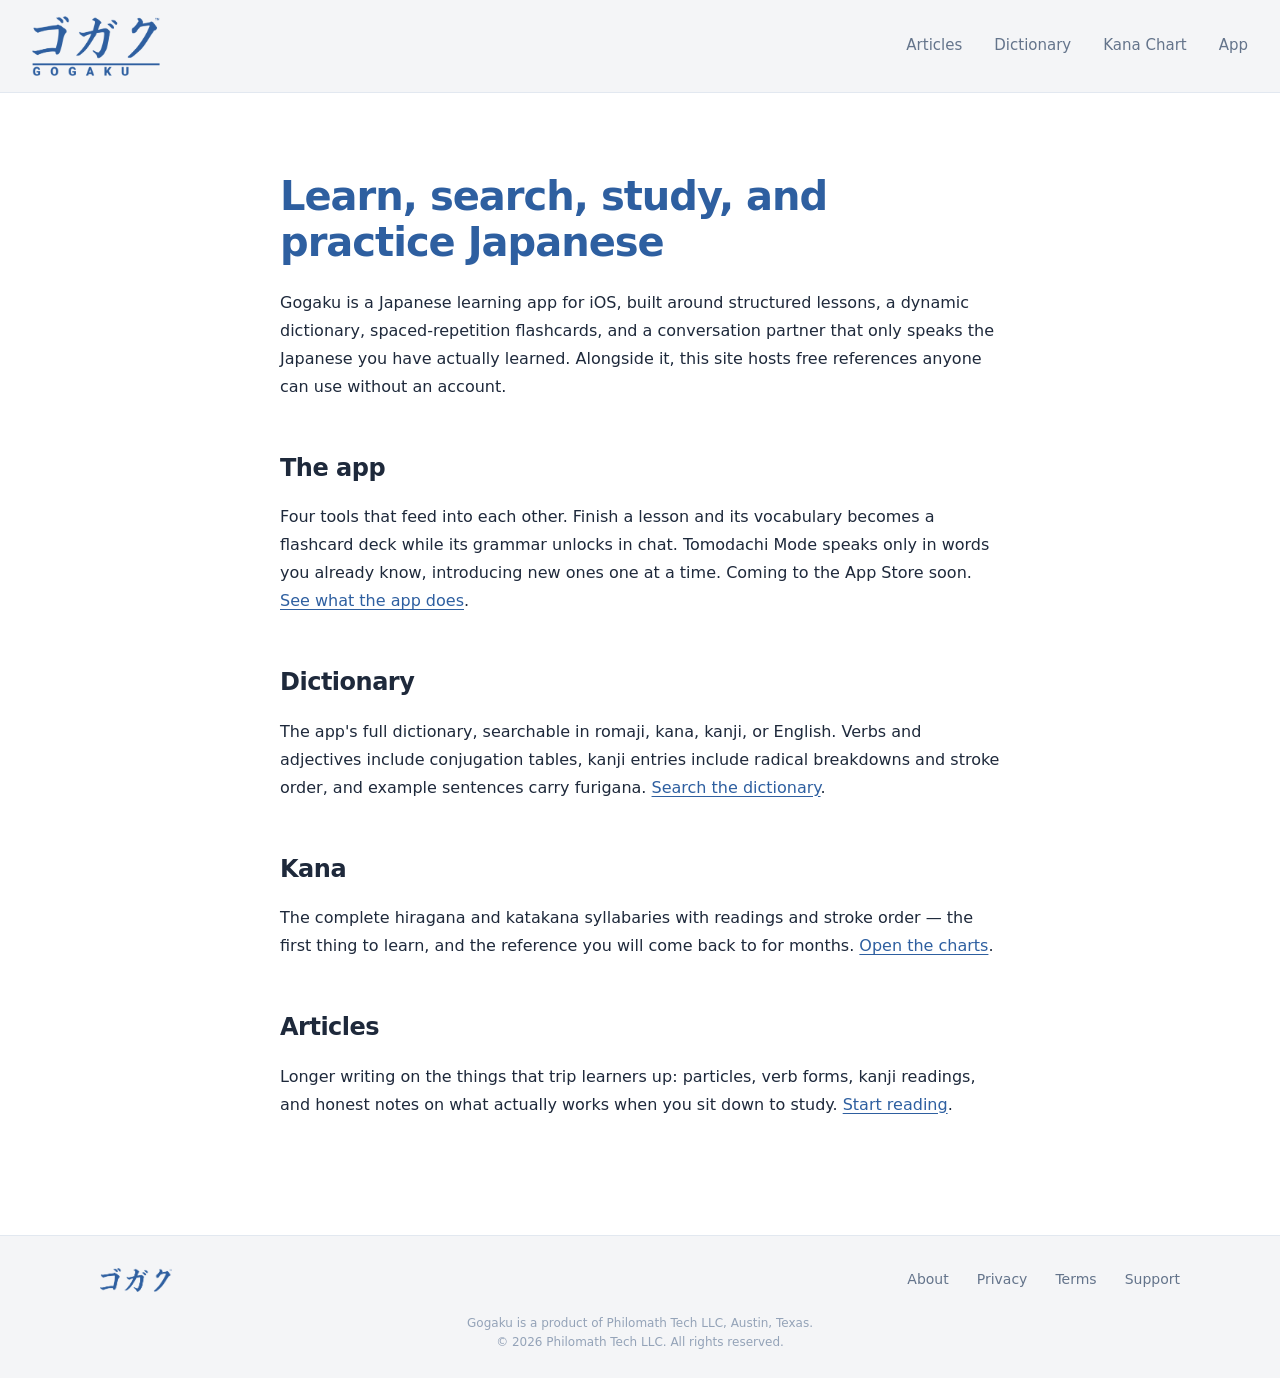
==== commit d504b290: "Updated header for kana.html to Kana Chart" ====
--- a/index.html
+++ b/index.html
@@ -27,7 +27,7 @@
   <div class="nav-links">
     <a href="articles.html">Articles</a>
     <a href="dictionary.html">Dictionary</a>
-    <a href="kana.html">Kana</a>
+    <a href="kana.html">Kana Chart</a>
     <a href="app.html">App</a>
   </div>
 </nav>
--- a/styles.css
+++ b/styles.css
@@ -471,6 +471,16 @@
 .jp-table .jp { font-size: 19px; line-height: 1.8; }
 .jp-table tr:last-child td { border-bottom: 0; }
 
+/* body is a flex column (sticky footer). A cross-axis `margin: 0 auto` — which
+   several layouts use to centre themselves — overrides stretch and shrink-wraps
+   the element to its content, so width has to be set explicitly. Excludes
+   .to-top, which is fixed-position and sizes itself. */
+body > main,
+body > section,
+body > article,
+body > header,
+body > footer,
+body > div { width: 100%; }
 body > main { flex: 1 0 auto; }
 footer { margin-top: auto; }
 
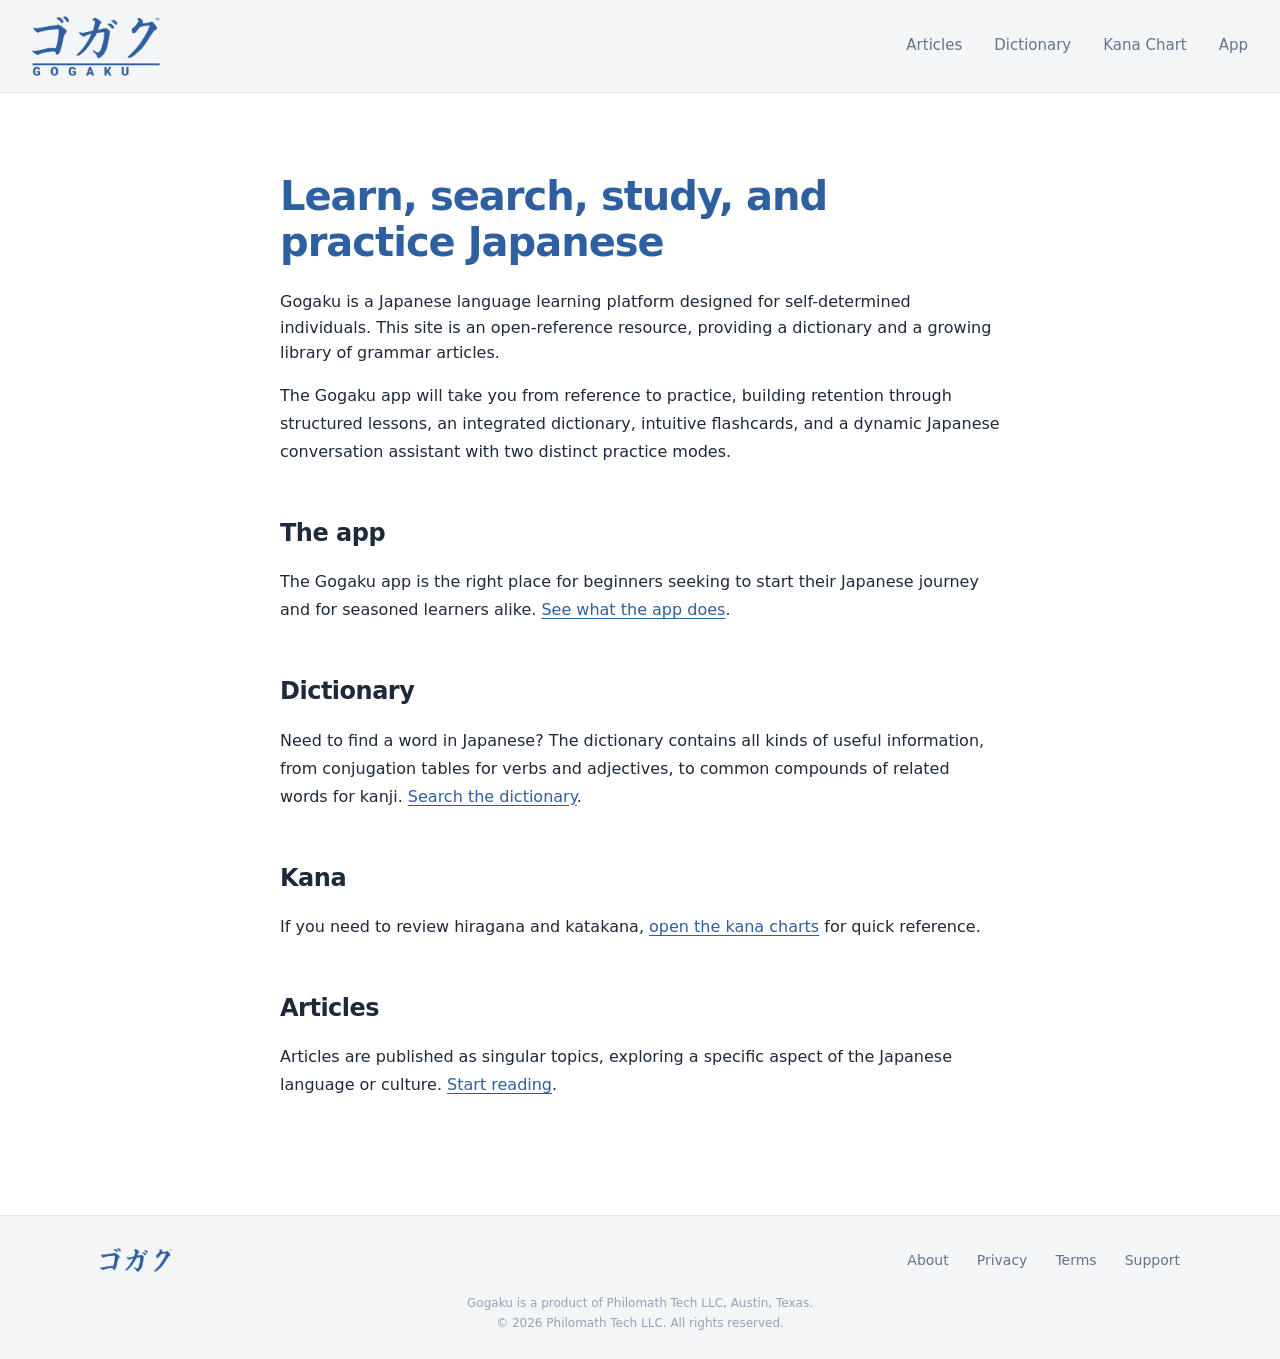
==== commit 3710ee5c: "Updated index.html content." ====
--- a/index.html
+++ b/index.html
@@ -37,19 +37,20 @@
 
     <h1>Learn, search, study, and practice Japanese</h1>
 
-    <p>Gogaku is a Japanese learning app for iOS, built around structured lessons, a dynamic dictionary, spaced-repetition flashcards, and a conversation partner that only speaks the Japanese you have actually learned. Alongside it, this site hosts free references anyone can use without an account.</p>
+    </p>Gogaku is a Japanese language learning platform designed for self-determined individuals. This site is an open-reference resource, providing a dictionary and a growing library of grammar articles.</p>
+    <p>The Gogaku app will take you from reference to practice, building retention through structured lessons, an integrated dictionary, intuitive flashcards, and a dynamic Japanese conversation assistant with two distinct practice modes.</p>
 
     <h2>The app</h2>
-    <p>Four tools that feed into each other. Finish a lesson and its vocabulary becomes a flashcard deck while its grammar unlocks in chat. Tomodachi Mode speaks only in words you already know, introducing new ones one at a time. Coming to the App Store soon. <a href="app.html">See what the app does</a>.</p>
+    <p>The Gogaku app is the right place for beginners seeking to start their Japanese journey and for seasoned learners alike. <a href="app.html">See what the app does</a>.</p>
 
     <h2>Dictionary</h2>
-    <p>The app's full dictionary, searchable in romaji, kana, kanji, or English. Verbs and adjectives include conjugation tables, kanji entries include radical breakdowns and stroke order, and example sentences carry furigana. <a href="dictionary.html">Search the dictionary</a>.</p>
+    <p>Need to find a word in Japanese? The dictionary contains all kinds of useful information, from conjugation tables for verbs and adjectives, to common compounds of related words for kanji. <a href="dictionary.html">Search the dictionary</a>.</p>
 
     <h2>Kana</h2>
-    <p>The complete hiragana and katakana syllabaries with readings and stroke order — the first thing to learn, and the reference you will come back to for months. <a href="kana.html">Open the charts</a>.</p>
+    <p>If you need to review hiragana and katakana, <a href="kana.html">open the kana charts</a> for quick reference.</p>
 
     <h2>Articles</h2>
-    <p>Longer writing on the things that trip learners up: particles, verb forms, kanji readings, and honest notes on what actually works when you sit down to study. <a href="articles.html">Start reading</a>.</p>
+    <p>Articles are published as singular topics, exploring a specific aspect of the Japanese language or culture. <a href="articles.html">Start reading</a>.</p>
 
   </div>
 </section>
--- a/styles.css
+++ b/styles.css
@@ -89,7 +89,7 @@
 .to-top {
   position: fixed;
   right: 28px;
-  bottom: 72px;
+  bottom: 200px;
   z-index: 70;
   width: 44px;
   height: 44px;
@@ -549,7 +549,7 @@
   .prose a.post { padding: 26px 16px; margin: 0 -16px; }
   .prose a.post h2 { font-size: 20px; }
   footer { padding: 26px 20px 22px; }
-  .to-top { right: 18px; bottom: 56px; width: 40px; height: 40px; }
+  .to-top { right: 18px; bottom: 160px; width: 40px; height: 40px; }
   .footer-inner { flex-direction: column; align-items: flex-start; gap: 14px; }
   .jp-example { padding: 16px 18px; }
   .jp-example .jp, .jp-list .jp { font-size: 20px; }
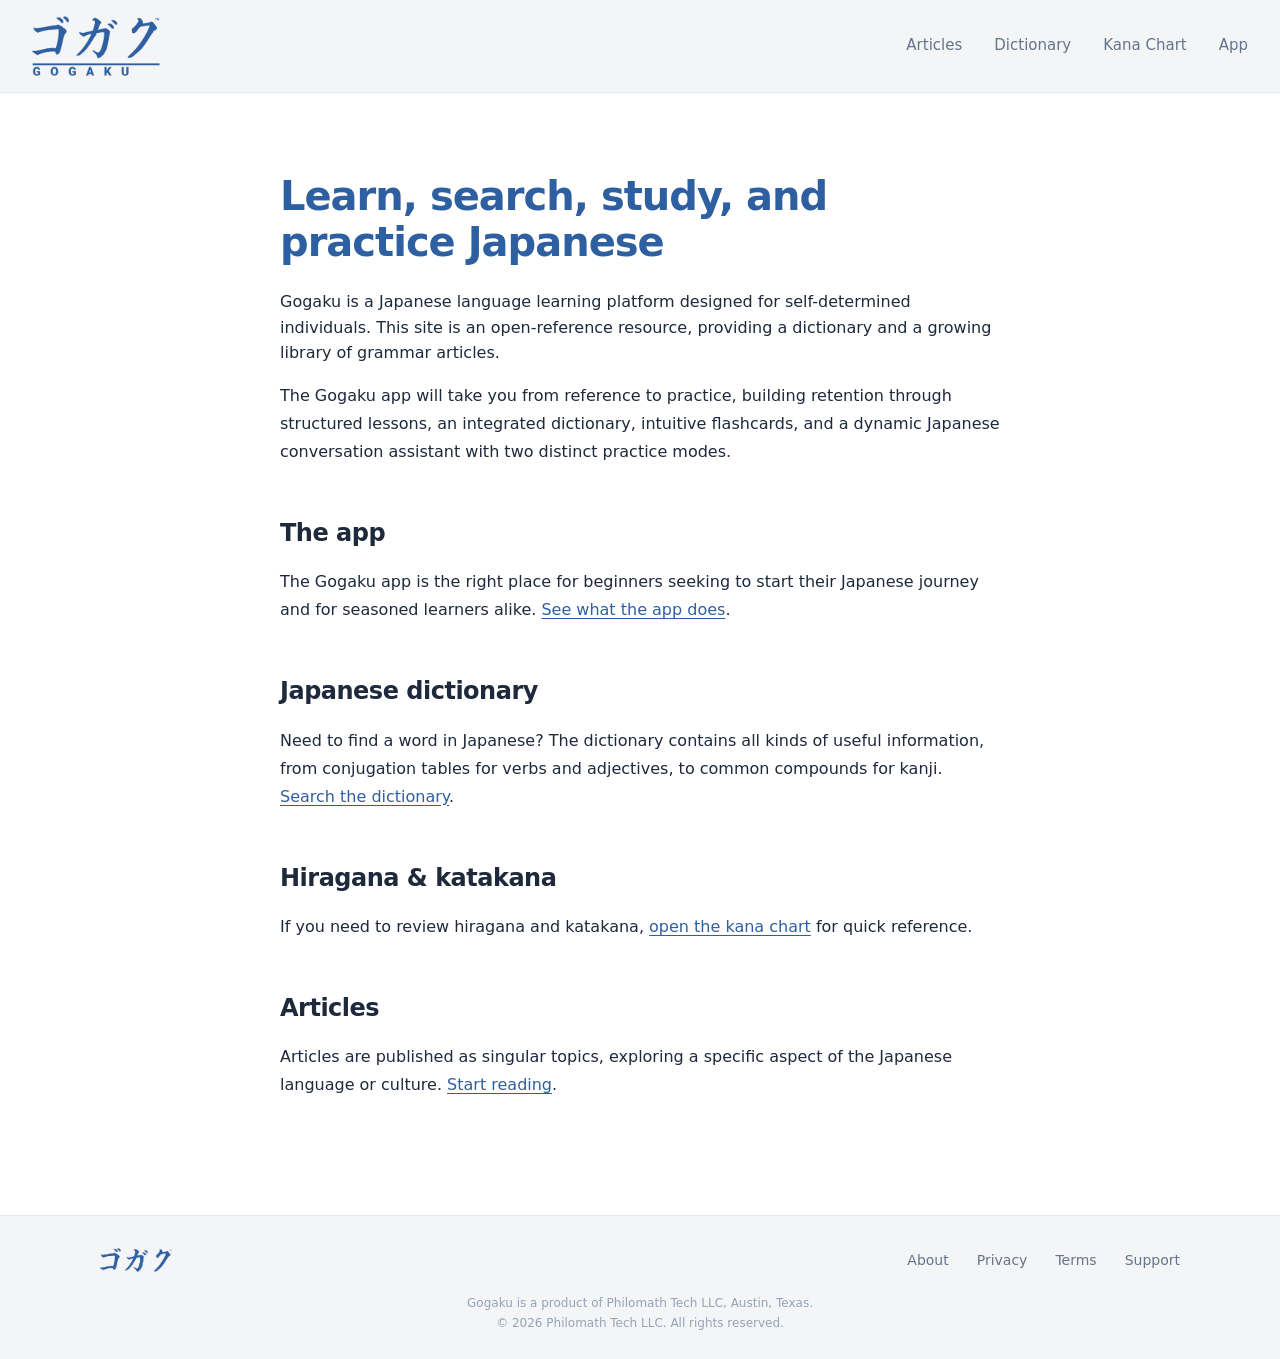
==== commit 7a11b70c: "Fixed index.html" ====
--- a/index.html
+++ b/index.html
@@ -43,11 +43,11 @@
     <h2>The app</h2>
     <p>The Gogaku app is the right place for beginners seeking to start their Japanese journey and for seasoned learners alike. <a href="app.html">See what the app does</a>.</p>
 
-    <h2>Dictionary</h2>
-    <p>Need to find a word in Japanese? The dictionary contains all kinds of useful information, from conjugation tables for verbs and adjectives, to common compounds of related words for kanji. <a href="dictionary.html">Search the dictionary</a>.</p>
+    <h2>Japanese dictionary</h2>
+    <p>Need to find a word in Japanese? The dictionary contains all kinds of useful information, from conjugation tables for verbs and adjectives, to common compounds for kanji. <a href="dictionary.html">Search the dictionary</a>.</p>
 
-    <h2>Kana</h2>
-    <p>If you need to review hiragana and katakana, <a href="kana.html">open the kana charts</a> for quick reference.</p>
+    <h2>Hiragana & katakana</h2>
+    <p>If you need to review hiragana and katakana, <a href="kana.html">open the kana chart</a> for quick reference.</p>
 
     <h2>Articles</h2>
     <p>Articles are published as singular topics, exploring a specific aspect of the Japanese language or culture. <a href="articles.html">Start reading</a>.</p>
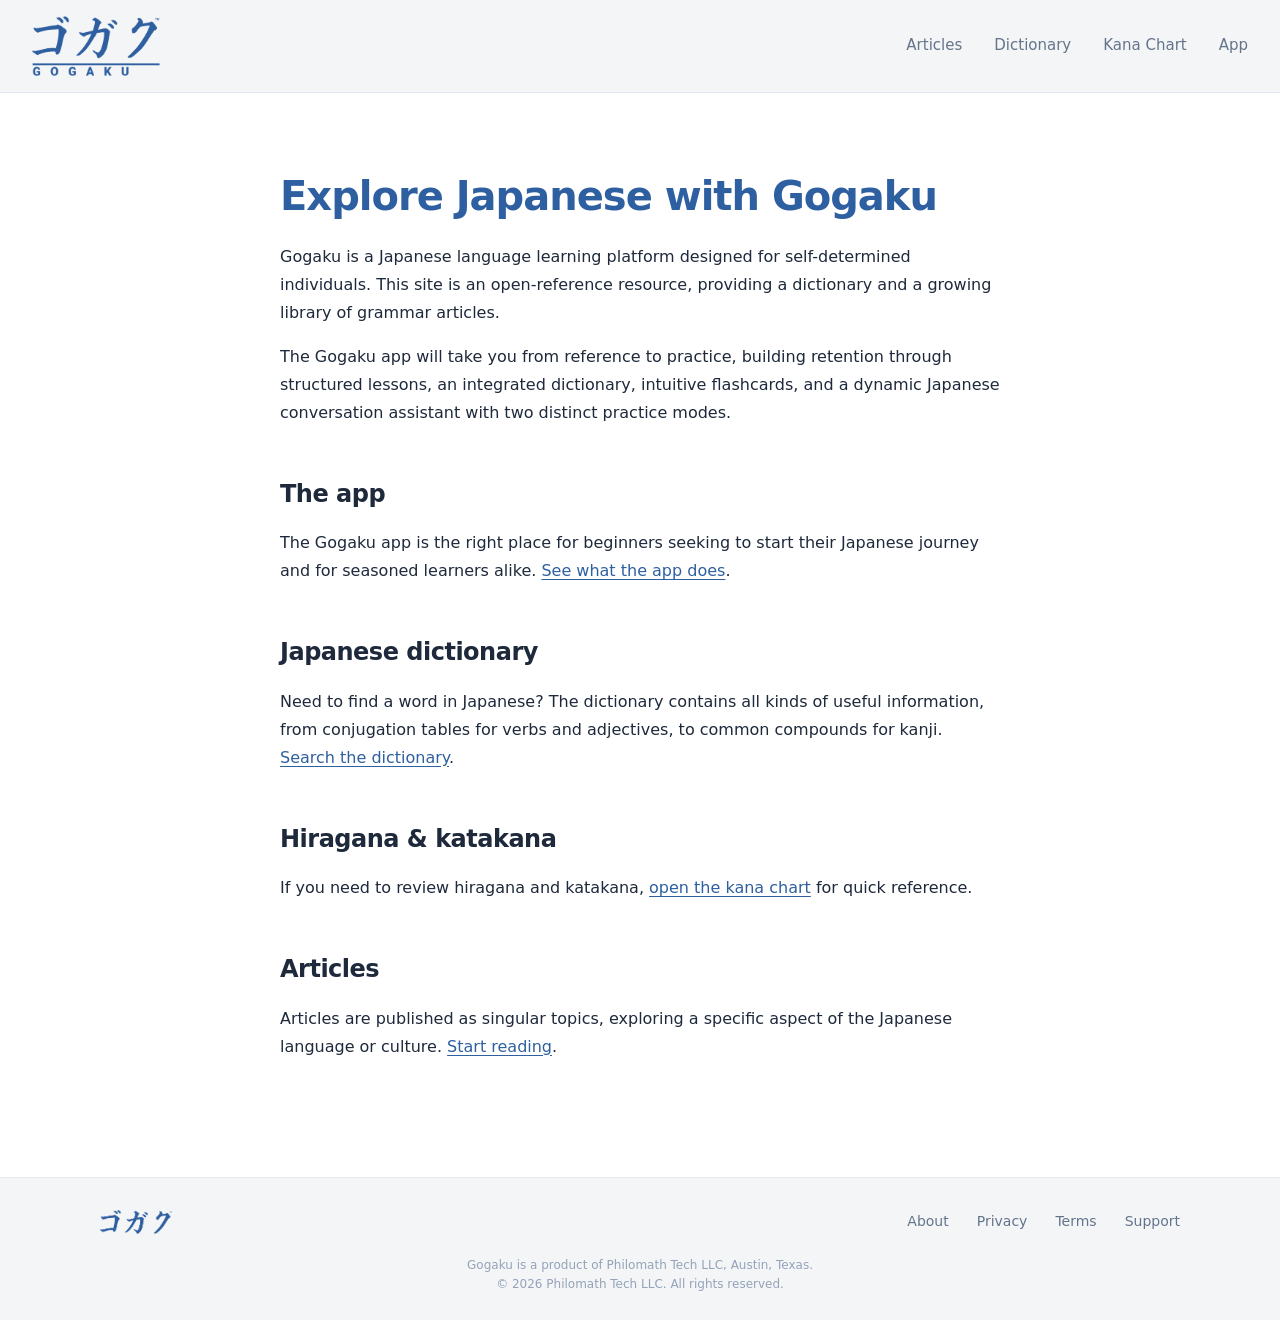
==== commit b96fae1a: "Added graphics to article." ====
--- a/index.html
+++ b/index.html
@@ -35,9 +35,9 @@
 <section class="prose">
   <div class="container">
 
-    <h1>Learn, search, study, and practice Japanese</h1>
+    <h1>Explore Japanese with Gogaku</h1>
 
-    </p>Gogaku is a Japanese language learning platform designed for self-determined individuals. This site is an open-reference resource, providing a dictionary and a growing library of grammar articles.</p>
+    <p>Gogaku is a Japanese language learning platform designed for self-determined individuals. This site is an open-reference resource, providing a dictionary and a growing library of grammar articles.</p>
     <p>The Gogaku app will take you from reference to practice, building retention through structured lessons, an integrated dictionary, intuitive flashcards, and a dynamic Japanese conversation assistant with two distinct practice modes.</p>
 
     <h2>The app</h2>
--- a/styles.css
+++ b/styles.css
@@ -554,6 +554,182 @@
   .jp-example { padding: 16px 18px; }
   .jp-example .jp, .jp-list .jp { font-size: 20px; }
 }
+/* ARTICLE GRAPHICS ====================================================== */
+/* Lesson-style graphics ported from the app: kana figures, kanji cards,
+   the radical-positions diagram, and the part-of-speech color legend. */
+
+/* Small uppercase caption sitting above an embedded graphic. */
+.graphic-label {
+  font-size: 11px;
+  font-weight: 600;
+  letter-spacing: 2px;
+  text-transform: uppercase;
+  color: var(--text-subtle);
+  margin: 28px 0 12px;
+}
+
+/* Kana chart wrapped as a surface card inside an article. */
+.kana-figure {
+  background: var(--surface);
+  border: 1px solid var(--border);
+  border-radius: var(--radius-lg);
+  padding: 8px 20px;
+  margin: 0 0 24px;
+  box-shadow: var(--shadow-sm);
+}
+.kana-figure .graphic-label { margin: 12px 0 4px; }
+.kana-figure .kana-table { margin: 0; }
+
+/* Single-kanji reading card: glyph + on'yomi / kun'yomi / meaning. */
+.kanji-card {
+  display: flex;
+  align-items: center;
+  gap: 28px;
+  background: var(--surface);
+  border: 1px solid var(--border);
+  border-radius: var(--radius-lg);
+  padding: 24px 28px;
+  margin: 28px 0;
+  box-shadow: var(--shadow-sm);
+}
+.kanji-card .kc-glyph {
+  flex: none;
+  width: 120px;
+  text-align: center;
+  font-size: 88px;
+  line-height: 1;
+  font-weight: 500;
+  color: var(--kanji-accent);
+}
+.kanji-card .kc-readings {
+  display: flex;
+  flex-direction: column;
+  gap: 14px;
+}
+.kanji-card .kc-block { display: flex; flex-direction: column; gap: 2px; }
+.kanji-card .kc-label {
+  font-size: 11px;
+  font-weight: 700;
+  letter-spacing: 1.5px;
+  color: var(--text-subtle);
+}
+.kanji-card .kc-reading { font-size: 24px; font-weight: 600; }
+.kanji-card .kc-on { color: var(--text); }
+.kanji-card .kc-kun { color: var(--kanji-accent); }
+.kanji-card .kc-meaning { font-size: 22px; font-weight: 700; color: var(--text); }
+
+/* Three-up grid of kanji "kind" cards (kinds of kanji, radical building). */
+.kanji-grid {
+  display: grid;
+  grid-template-columns: repeat(3, 1fr);
+  gap: 14px;
+  margin: 12px 0 28px;
+}
+.kanji-kind {
+  background: var(--surface);
+  border: 1px solid var(--border);
+  border-radius: var(--radius-lg);
+  padding: 22px 18px;
+  text-align: center;
+  box-shadow: var(--shadow-sm);
+}
+.kanji-kind .kk-char {
+  display: block;
+  margin-bottom: 10px;
+  font-size: 52px;
+  line-height: 1;
+  font-weight: 500;
+  color: var(--kanji-accent);
+}
+.kanji-kind .kk-kind {
+  display: block;
+  margin-bottom: 8px;
+  font-size: 12px;
+  font-weight: 700;
+  letter-spacing: 1px;
+  text-transform: uppercase;
+  color: var(--primary);
+}
+.kanji-kind .kk-desc {
+  display: block;
+  font-size: 14px;
+  line-height: 1.55;
+  color: var(--text-muted);
+}
+
+/* Radical-positions diagram. */
+.radical-positions {
+  background: var(--surface);
+  border: 1px solid var(--border);
+  border-radius: var(--radius-lg);
+  padding: 4px 20px;
+  margin: 12px 0 28px;
+  box-shadow: var(--shadow-sm);
+}
+.rp-row {
+  display: flex;
+  align-items: center;
+  gap: 16px;
+  padding: 14px 0;
+  border-top: 1px solid var(--border-soft);
+}
+.rp-row:first-child { border-top: 0; }
+.rp-head { padding: 10px 0 6px; }
+.rp-name { width: 92px; flex: none; }
+.rp-name .rp-jp { display: block; font-size: 15px; font-weight: 600; color: var(--text); }
+.rp-name .rp-romaji { display: block; font-size: 11px; color: var(--text-subtle); }
+.rp-glyph, .rp-glyph-sp { width: 30px; height: 30px; flex: none; }
+.rp-glyph {
+  position: relative;
+  border: 1.5px solid #cbd5e1;
+  border-radius: 4px;
+  background: #f8fafc;
+  overflow: hidden;
+}
+.rp-fill { position: absolute; background: var(--kanji-accent); }
+.rp-full { inset: 0; }
+.rp-left { left: 0; top: 0; bottom: 0; width: 40%; }
+.rp-right { right: 0; top: 0; bottom: 0; width: 40%; }
+.rp-top { left: 0; right: 0; top: 0; height: 40%; }
+.rp-bottom { left: 0; right: 0; bottom: 0; height: 40%; }
+.rp-hole { position: absolute; inset: 28%; background: #f8fafc; }
+.rp-desc { flex: 1; font-size: 14px; color: var(--text-muted); }
+.rp-variant, .rp-example { width: 44px; flex: none; text-align: left; font-size: 22px; }
+.rp-variant { color: var(--kanji-accent); }
+.rp-example { color: var(--text); }
+.rp-head .rp-variant, .rp-head .rp-example {
+  font-size: 9px;
+  font-weight: 700;
+  letter-spacing: 0.5px;
+  text-transform: uppercase;
+  color: var(--text-subtle);
+}
+
+/* Part-of-speech color legend. */
+.color-legend {
+  display: grid;
+  grid-template-columns: repeat(2, 1fr);
+  gap: 12px 28px;
+  background: var(--surface);
+  border: 1px solid var(--border);
+  border-radius: var(--radius-lg);
+  padding: 22px 26px;
+  margin: 12px 0 28px;
+  box-shadow: var(--shadow-sm);
+}
+.cl-row { display: flex; align-items: center; gap: 12px; }
+.cl-swatch { width: 14px; height: 14px; border-radius: 4px; flex: none; }
+.cl-label { font-size: 15px; font-weight: 600; }
+
+@media (max-width: 640px) {
+  .kanji-grid { grid-template-columns: 1fr; }
+  .kanji-card { flex-direction: column; text-align: center; gap: 16px; }
+  .kanji-card .kc-readings { align-items: center; }
+  .color-legend { grid-template-columns: 1fr; }
+  .rp-desc { font-size: 13px; }
+  .rp-name { width: 80px; }
+}
+
 /* ACCESSIBILITY & POLISH ================================================ */
 a:focus-visible,
 button:focus-visible {
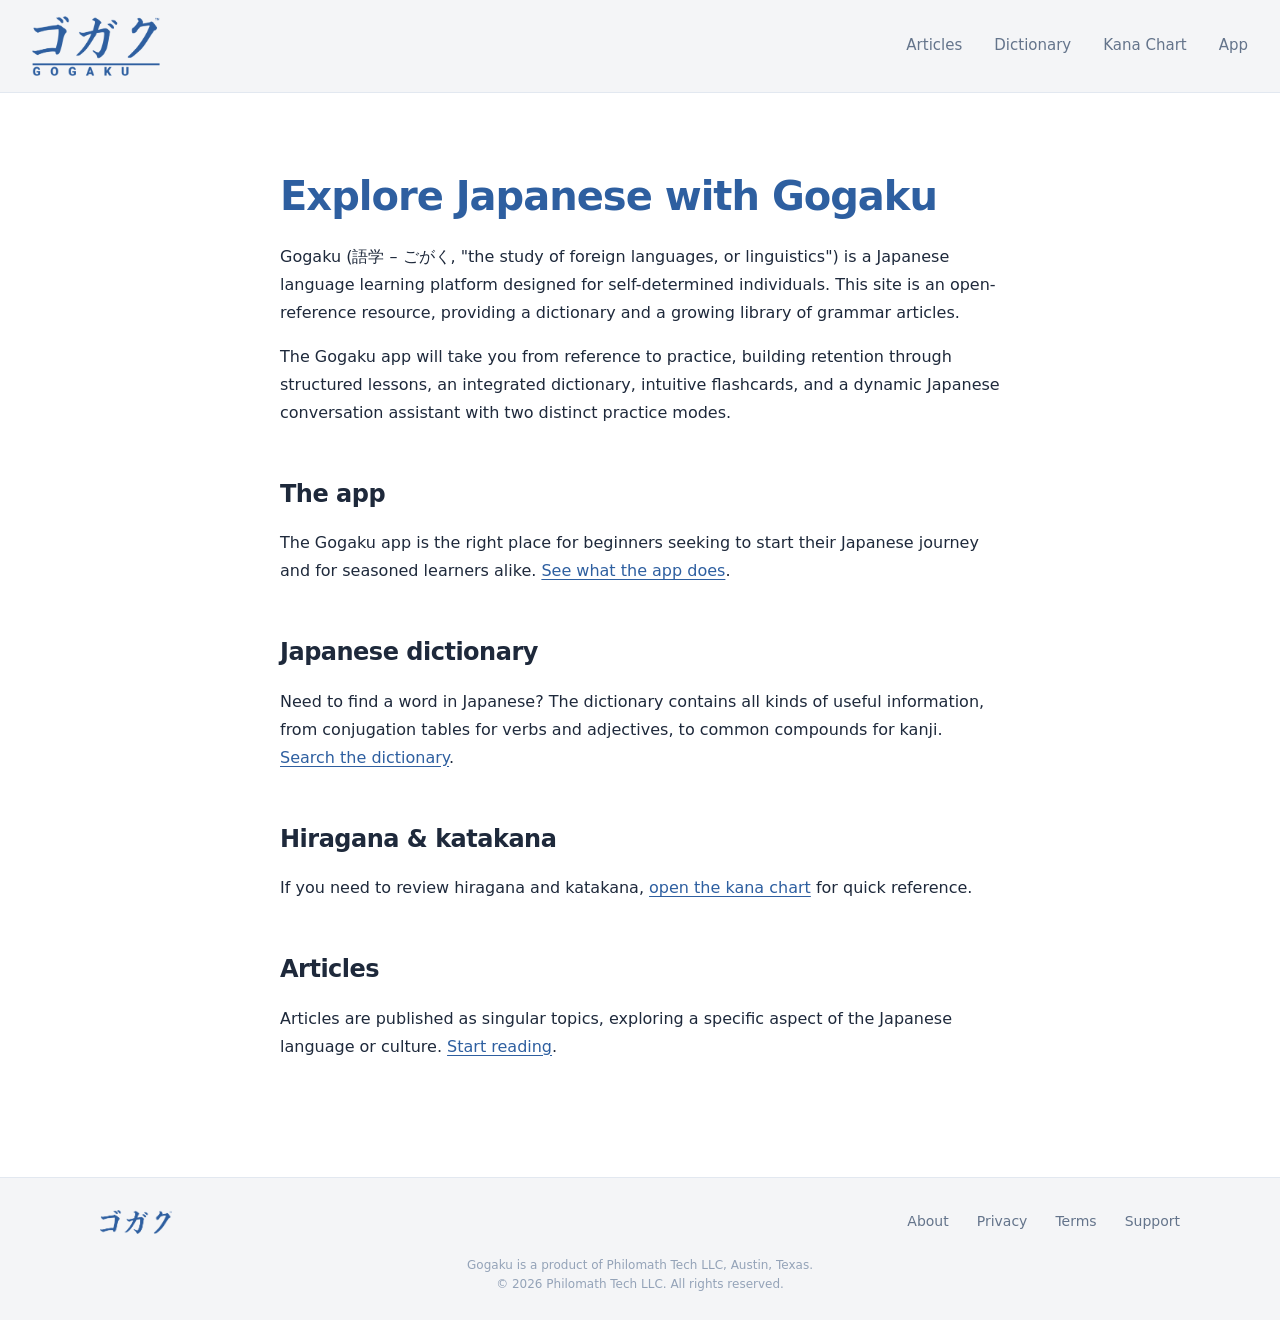
==== commit 0db4a36f: "Updated Index and About" ====
--- a/index.html
+++ b/index.html
@@ -37,7 +37,7 @@
 
     <h1>Explore Japanese with Gogaku</h1>
 
-    <p>Gogaku is a Japanese language learning platform designed for self-determined individuals. This site is an open-reference resource, providing a dictionary and a growing library of grammar articles.</p>
+    <p>Gogaku (語学 – ごがく, "the study of foreign languages, or linguistics") is a Japanese language learning platform designed for self-determined individuals. This site is an open-reference resource, providing a dictionary and a growing library of grammar articles.</p>
     <p>The Gogaku app will take you from reference to practice, building retention through structured lessons, an integrated dictionary, intuitive flashcards, and a dynamic Japanese conversation assistant with two distinct practice modes.</p>
 
     <h2>The app</h2>
--- a/styles.css
+++ b/styles.css
@@ -721,6 +721,72 @@
 .cl-swatch { width: 14px; height: 14px; border-radius: 4px; flex: none; }
 .cl-label { font-size: 15px; font-weight: 600; }
 
+/* Furigana / okurigana labeled diagrams. */
+.jp-graphic {
+  display: flex;
+  flex-direction: column;
+  align-items: center;
+  background: var(--surface);
+  border: 1px solid var(--border);
+  border-radius: var(--radius-lg);
+  padding: 32px 24px;
+  margin: 28px 0;
+  box-shadow: var(--shadow-sm);
+}
+.jp-graphic-gloss {
+  margin-top: 16px;
+  font-size: 16px;
+  font-weight: 500;
+  color: var(--text-muted);
+}
+.jp-graphic .g-kanji {
+  font-size: 80px;
+  line-height: 1;
+  font-weight: 500;
+  color: var(--kanji-accent);
+}
+.jp-graphic .g-reading {
+  font-size: 24px;
+  font-weight: 600;
+  letter-spacing: 1px;
+  color: var(--text-muted);
+}
+
+/* Furigana: reading stacked over the kanji, each part named to the right. */
+.fg-row { display: flex; align-items: center; }
+.fg-row.fg-reading-row { margin-bottom: 2px; }
+.fg-slot { width: 100px; display: flex; justify-content: center; }
+.fg-side {
+  width: 100px;
+  margin-left: 12px;
+  font-size: 12px;
+  font-weight: 600;
+  letter-spacing: 1px;
+  text-transform: uppercase;
+  color: var(--text-muted);
+}
+
+/* Okurigana: kanji (reading above) then the trailing kana, labeled below. */
+.oku-row { display: flex; align-items: flex-start; }
+.oku-col { display: flex; flex-direction: column; align-items: center; }
+.oku-col .g-reading { margin-bottom: 2px; }
+.oku-spacer { height: 26px; }
+.oku-kana {
+  font-size: 80px;
+  line-height: 1;
+  font-weight: 500;
+  color: var(--text);
+  margin-left: 2px;
+}
+.oku-label {
+  margin-top: 8px;
+  font-size: 12px;
+  font-weight: 600;
+  letter-spacing: 1px;
+  text-transform: uppercase;
+  color: var(--text-muted);
+}
+
 @media (max-width: 640px) {
   .kanji-grid { grid-template-columns: 1fr; }
   .kanji-card { flex-direction: column; text-align: center; gap: 16px; }
@@ -728,6 +794,9 @@
   .color-legend { grid-template-columns: 1fr; }
   .rp-desc { font-size: 13px; }
   .rp-name { width: 80px; }
+  .jp-graphic .g-kanji, .oku-kana { font-size: 64px; }
+  .fg-slot { width: 84px; }
+  .fg-side { width: 84px; }
 }
 
 /* ACCESSIBILITY & POLISH ================================================ */
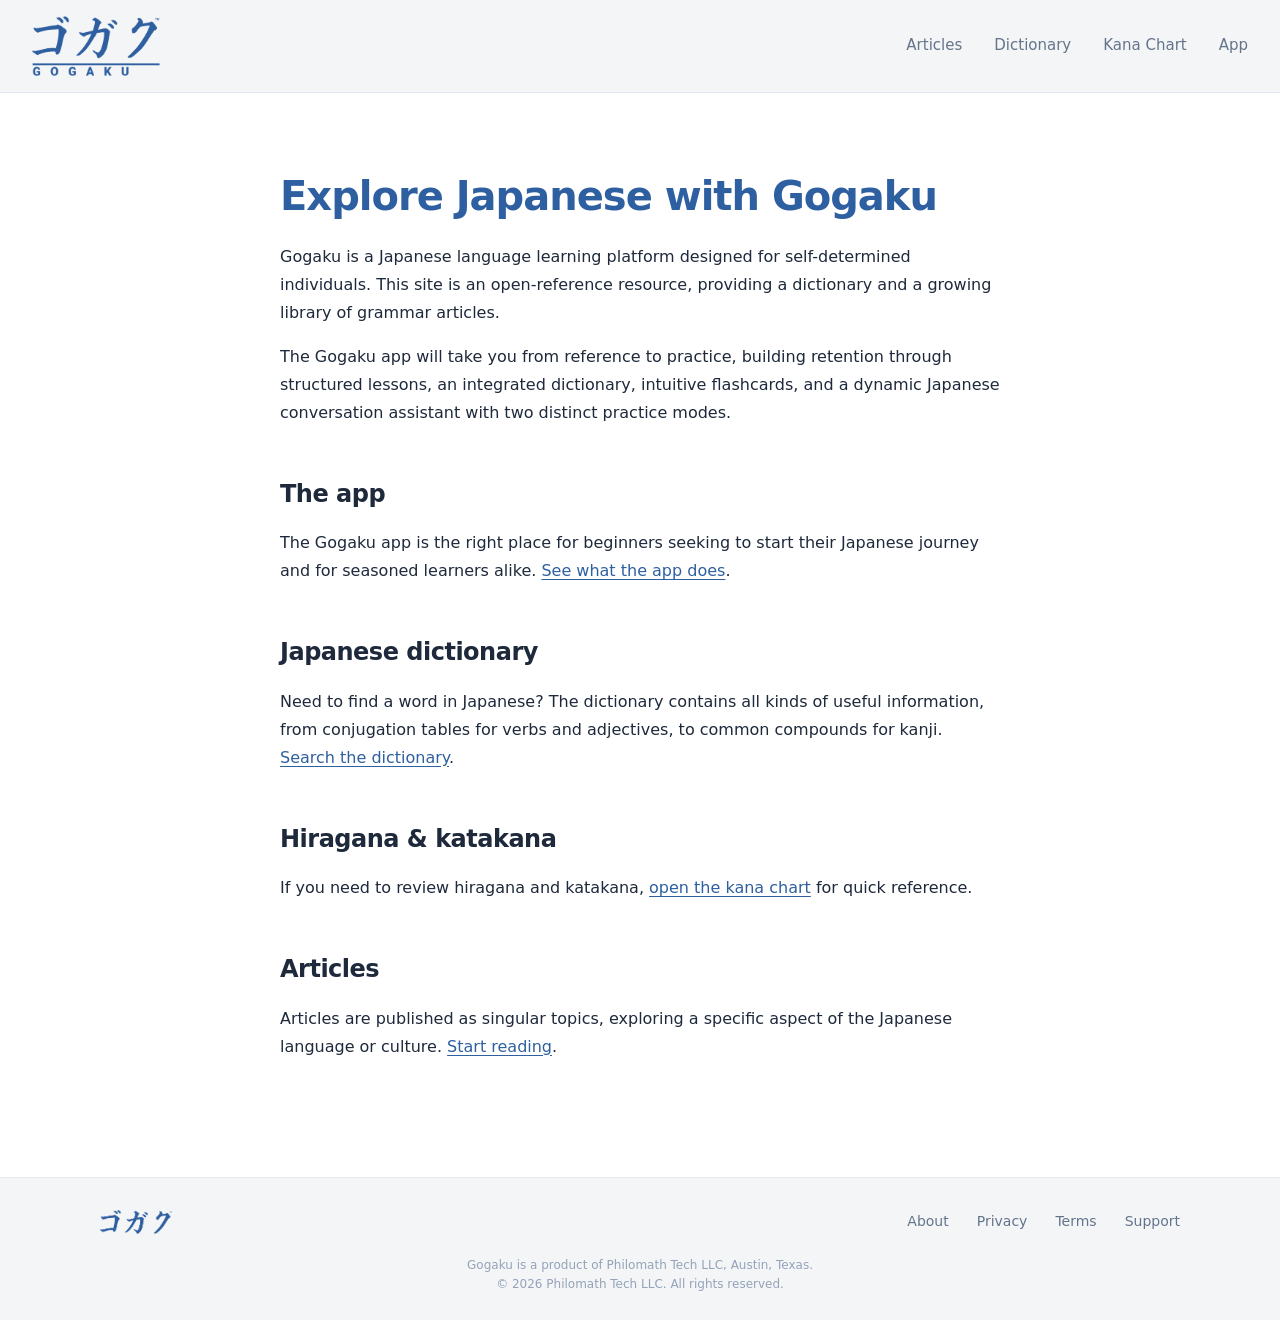
==== commit 709e89d9: "Updated About page." ====
--- a/index.html
+++ b/index.html
@@ -37,7 +37,7 @@
 
     <h1>Explore Japanese with Gogaku</h1>
 
-    <p>Gogaku (語学 – ごがく, "the study of foreign languages, or linguistics") is a Japanese language learning platform designed for self-determined individuals. This site is an open-reference resource, providing a dictionary and a growing library of grammar articles.</p>
+    <p>Gogaku is a Japanese language learning platform designed for self-determined individuals. This site is an open-reference resource, providing a dictionary and a growing library of grammar articles.</p>
     <p>The Gogaku app will take you from reference to practice, building retention through structured lessons, an integrated dictionary, intuitive flashcards, and a dynamic Japanese conversation assistant with two distinct practice modes.</p>
 
     <h2>The app</h2>
